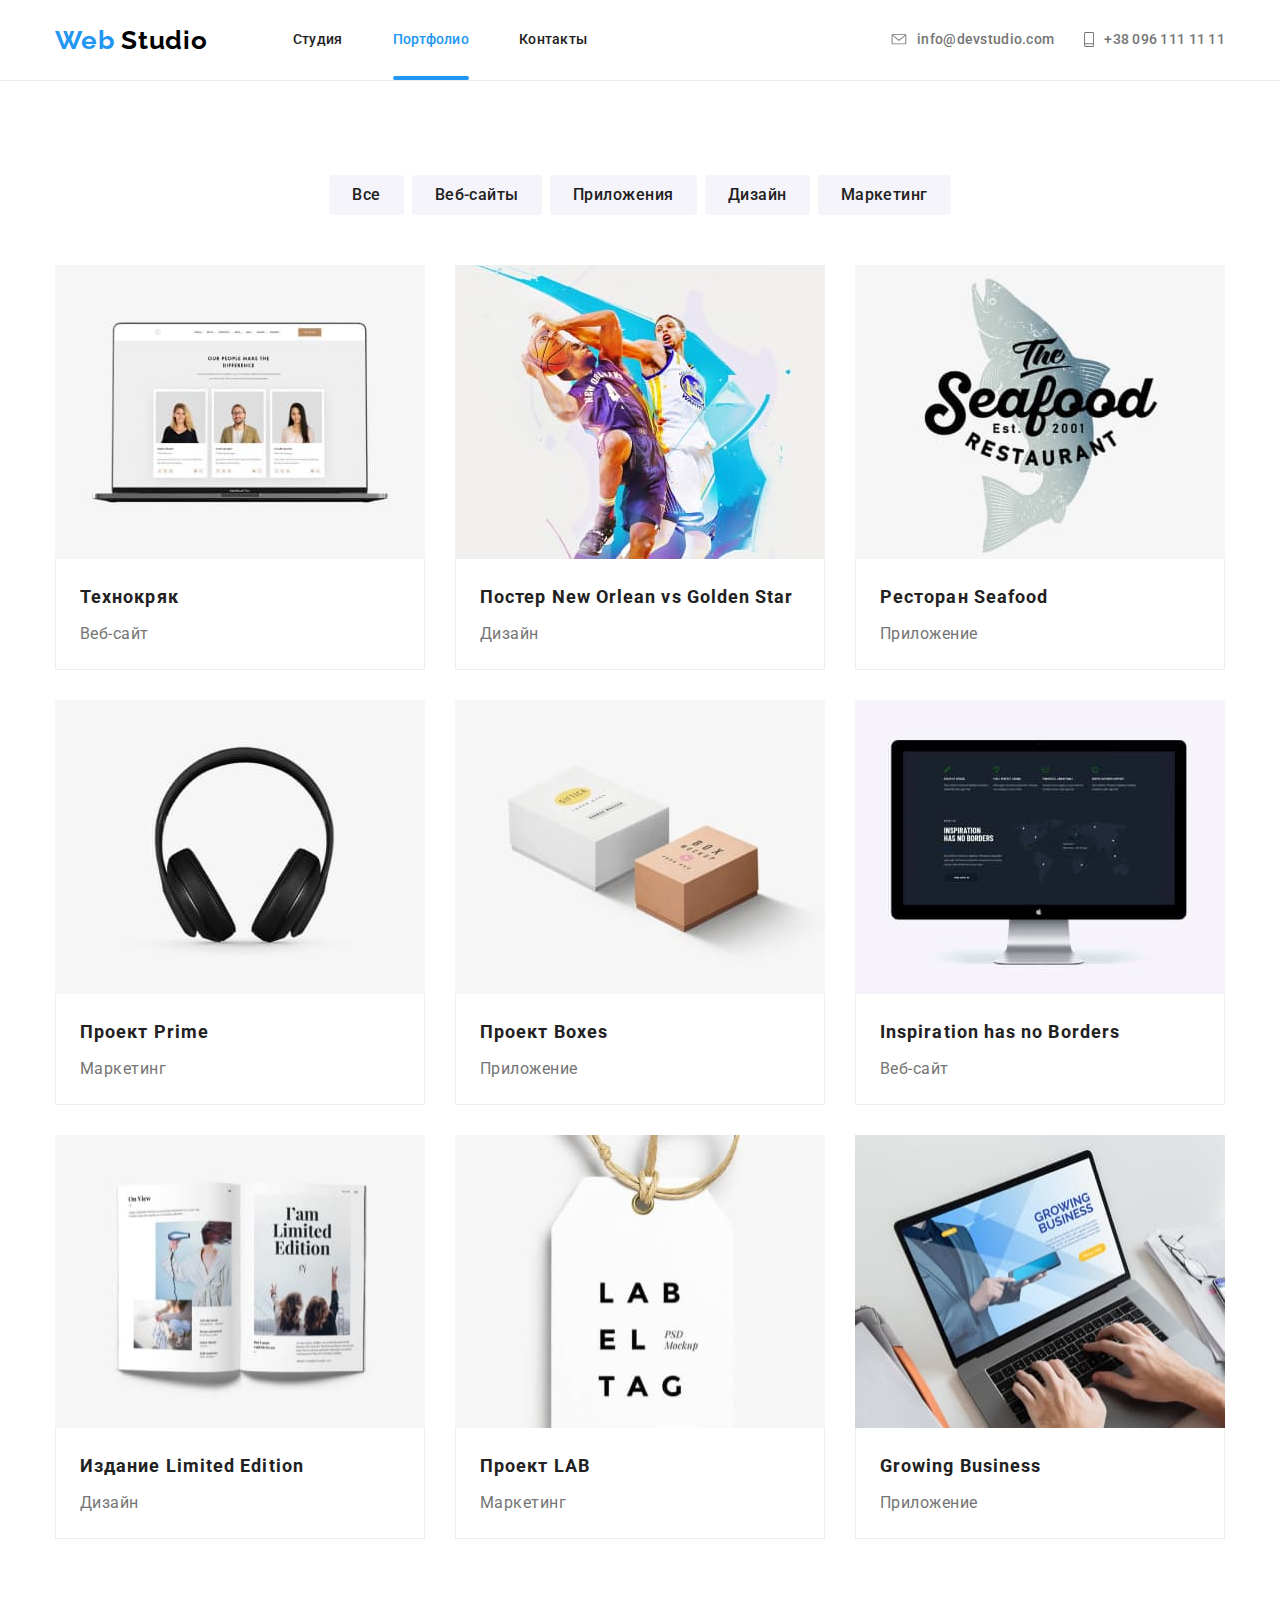
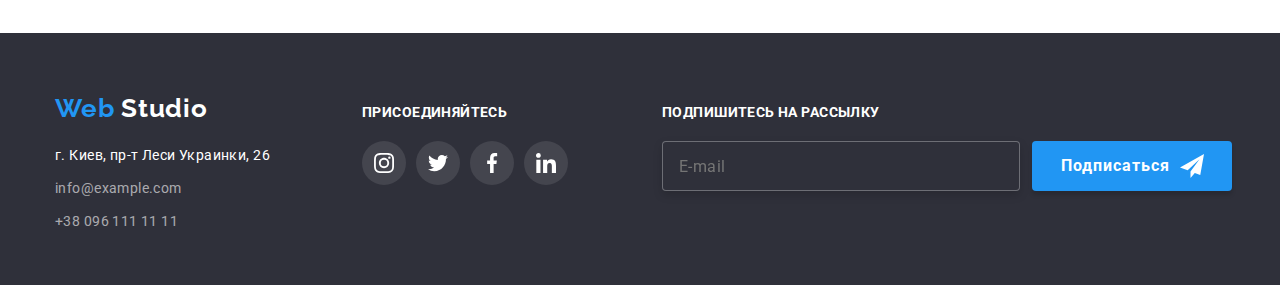
==== portfolio.html @ 4e9f37ee "Перенесено файли попередньої роботи" ====
<!DOCTYPE html>
<html lang="ru">
<head>
    <meta charset="UTF-8">
    <meta name="viewport" content="width=device-width, initial-scale=1.0">
    <title lang="en"> Web Studio </title>
    <link 
       href="https://fonts.googleapis.com/css2?family=Raleway:wght@700&family=Roboto:wght@400;500;700&display=swap" 
       rel="stylesheet">
    <link rel="stylesheet" href="./css/main.min.css">
</head>
<body>
    <!-- ШАПКА САЙТА-->
    <header class="header"> 
        <div class="container">
            <nav class="navigation">
                 <a class="logo link" href="./index.html" aria-label="Логотип"> 
                  <span class="logo-web" lang="en">Web</span> Studio
                 </a> 
                <ul class="navigation-list list">
                 <li class="navigation-list-item">
                    <a class="navigation-list-link link" href="./index.html">Студия</a>
                 </li>
                 <li class="navigation-list-item">
                    <a class="navigation-list-link current link" href="./portfolio.html">Портфолио</a>
                 </li>
                 <li class="navigation-list-item">
                    <a class="navigation-list-link link" href="">Контакты</a>
                 </li>
               </ul>
            </nav>
            <div class="header-address">
             <address class="address list">
                <ul class="address-list list">
                     <li class="address-list-item">
                         <a class="address-list-item-link link" href="mailto:info@devstudio.com">
                            <svg class="icon-envelope-header" width="16" height="11">
                                <use href="./images/sprite.svg#icon-envelope-header"></use>
                            </svg> 
                            info@devstudio.com
                         </a></li>
                         <li class="address-list-item">
                         <a class="address-list-item-link link" href="tel:+380961111111">
                            <svg class="icon-vector-header" width="10" height="15">
                                <use href="./images/sprite.svg#icon-vector-header"></use>
                            </svg> 
                            +38 096 111 11 11
                        </a></li>
                </ul>
                </address>
            </div>
        </div>
    </header>

    <main>
    <!--Портфолио-Примеры работ-->
    <section>
    <div class="galery container">
        <h1 hidden> Примеры работ фильтр </h1>
        <ul class="button-list list">
          <li class="button-list-item">
              <button class="button-filtr" type="button">Все</button></li>
          <li class="button-list-item">
              <button class="button-filtr" type="button">Веб-сайты</button></li>
          <li class="button-list-item">
              <button class="button-filtr" type="button">Приложения</button></li>
          <li class="button-list-item">
              <button class="button-filtr" type="button">Дизайн</button></li>
          <li class="button-list-item">
              <button class="button-filtr" type="button">Маркетинг</button></li>
       </ul>
    
        <ul class="portfolio-galery list">
            <li class="portfolio-galery-list">
                <a class="galery-link link" href="">
                 <div class="portfolio-galery-img">
                    <img class="galery-img" src="./images/portfolio/portfolio-1.jpg" alt="три человека на карточках" width="370" height="294">
                    <p class="overlay-portfolio-text">Технокряк это современная площадка распространения коронавируса. Компании используют эту платформу для цифрового шпионажа и атак на защищённые сервера конкурентов.</p>
                 </div>
                    <div class="portfolio-title-text">
                     <h2 class="portfolio-title">Технокряк</h2>
                     <p class="portfolio-description">Веб-сайт</p>
                 </div>
                </a>
            </li>
            <li class="portfolio-galery-list">
                <a class="galery-link link" href="">
                 <div class="portfolio-galery-img">  
                   <img class="galery-img" src="./images/portfolio/portfolio-2.jpg" alt="два баскетболиста" width="370" height="294">
                   <p class="overlay-portfolio-text">Технокряк это современная площадка распространения коронавируса. Компании используют эту платформу для цифрового шпионажа и атак на защищённые сервера конкурентов.</p>
                 </div>
                   <div class="portfolio-title-text">
                     <h2 class="portfolio-title">Постер <span lang="en">New Orlean vs Golden Star</span></h2>
                     <p class="portfolio-description">Дизайн</p>
                 </div>
               </a>
            </li>
            <li class="portfolio-galery-list">
                <a class="galery-link link" href="">
                 <div class="portfolio-galery-img">
                    <img class="galery-img" src="./images/portfolio/portfolio-3.jpg" alt="рыба" width="370" height="294">
                    <p class="overlay-portfolio-text">Технокряк это современная площадка распространения коронавируса. Компании используют эту платформу для цифрового шпионажа и атак на защищённые сервера конкурентов.</p>
                 </div>
                    <div class="portfolio-title-text">
                     <h2 class="portfolio-title">Ресторан <span lang="en">Seafood</span></h2>
                     <p class="portfolio-description">Приложение</p>
                 </div>
                </a>
            </li>
            <li class="portfolio-galery-list">
                <a class="galery-link link" href="">
                 <div class="portfolio-galery-img">
                    <img class="galery-img" src="./images/portfolio/portfolio-4.jpg" alt="наушники" width="370" height="294">
                    <p class="overlay-portfolio-text">Технокряк это современная площадка распространения коронавируса. Компании используют эту платформу для цифрового шпионажа и атак на защищённые сервера конкурентов.</p>
                 </div>  
                 <div class="portfolio-title-text">
                     <h2 class="portfolio-title">Проект <span lang="en">Prime</span></h2>
                     <p class="portfolio-description">Маркетинг</p>
                 </div>
                </a>
            </li>
            <li class="portfolio-galery-list">
                <a class="galery-link link" href="">
                 <div class="portfolio-galery-img">
                    <img class="galery-img" src="./images/portfolio/portfolio-5.jpg" alt="две коробки" width="370" height="294">
                    <p class="overlay-portfolio-text">Технокряк это современная площадка распространения коронавируса. Компании используют эту платформу для цифрового шпионажа и атак на защищённые сервера конкурентов.</p>
                 </div>
                 <div class="portfolio-title-text">
                     <h2 class="portfolio-title">Проект <span lang="en">Boxes</span></h2>
                     <p class="portfolio-description">Приложение</p>
                 </div>
                </a>
            </li>
            <li class="portfolio-galery-list">
                <a class="galery-link link" href="">
                 <div class="portfolio-galery-img">
                    <img class="galery-img" src="./images/portfolio/portfolio-6.jpg" alt="монитор" width="370" height="294">
                    <p class="overlay-portfolio-text">Технокряк это современная площадка распространения коронавируса. Компании используют эту платформу для цифрового шпионажа и атак на защищённые сервера конкурентов.</p>
                 </div> 
                  <div class="portfolio-title-text">
                     <h2 class="portfolio-title"><span lang="en">Inspiration has no Borders</span></h2>
                     <p class="portfolio-description">Веб-сайт</p>
                 </div>
                </a>
            </li>
            <li class="portfolio-galery-list">
                <a class="galery-link link" href="">
                 <div class="portfolio-galery-img">
                    <img class="galery-img" src="./images/portfolio/portfolio-7.jpg" alt="книжка" width="370" height="294">
                    <p class="overlay-portfolio-text">Технокряк это современная площадка распространения коронавируса. Компании используют эту платформу для цифрового шпионажа и атак на защищённые сервера конкурентов.</p>
                 </div> 
                 <div class="portfolio-title-text">
                     <h2 class="portfolio-title"><span lang="en">Издание Limited Edition</span></h2>
                     <p class="portfolio-description">Дизайн</p>
                 </div>
                </a>
            </li>
            <li class="portfolio-galery-list">
                <a class="galery-link link" href="">
                 <div class="portfolio-galery-img">
                    <img class="galery-img" src="./images/portfolio/portfolio-8.jpg" alt="брелок" width="370" height="294">
                    <p class="overlay-portfolio-text">Технокряк это современная площадка распространения коронавируса. Компании используют эту платформу для цифрового шпионажа и атак на защищённые сервера конкурентов.</p>
                 </div>  
                    <div class="portfolio-title-text">
                      <h2 class="portfolio-title">Проект <span lang="en">LAB</span></h2>
                      <p class="portfolio-description">Маркетинг</p>
                   </div>
                </a>
            </li>
            <li class="portfolio-galery-list">
                <a class="galery-link link" href="">
                 <div class="portfolio-galery-img">
                    <img class="galery-img" src="./images/portfolio/portfolio-9.jpg" alt="ноутбук" width="370" height="294">
                    <p class="overlay-portfolio-text">Технокряк это современная площадка распространения коронавируса. Компании используют эту платформу для цифрового шпионажа и атак на защищённые сервера конкурентов.</p>
                 </div>
                    <div class="portfolio-title-text">
                    <h2 class="portfolio-title"><span lang="en">Growing Business</span></h2>
                    <p class="portfolio-description">Приложение</p>
                 </div>
                </a>
            </li>
        </ul>
    </div>
    </section>
    </main>

     <!--Футер-->
    <footer class="footer">
        <div class="footer-content container">
            <div class="footer-contenta">
                <div class="footer-content-logo">
                    <a class="logo link" href="./index.html" aria-label="Логотип"> 
                      <span class="logo-web" lang="en"> Web</span> Studio 
                    </a> 
                  <address class="address">
                      <ul class="address-list list">
                          <li class="address-list-item">
                              <a class="footer-list-link link" href="https://goo.gl/maps/S5MpqA1Hz2Mmm9eA8" target="_blank">г. Киев, пр-т Леси Украинки, 26</a></li>
                         <li class="address-list-item">
                              <a class="footer-list-linkm link" href="mailto:info@example.com">info@example.com</a></li>
                          <li class="address-list-item">
                        <a class="footer-list-linkm link" href="tel:+380961111111">+38 096 111 11 11</a></li>
                       </ul>
                    </address>
                </div>
            </div>
           <div class="footer-text-social">
               <p class="footer-text">присоединяйтесь</p>
               <ul class="footer-social list">
                   <li class="footer-social-list">
                      <a class="icon-social-list-link" href="" aria-label="иконка инстаграма">
                        <svg class="icon-social-list-footer">
                            <use href="./images/sprite.svg#icon-instagram"></use>
                        </svg>
                      </a>
                   </li>
                   <li class="footer-social-list">
                      <a class="icon-social-list-link" href="" aria-label="иконка твиттера">
                        <svg class="icon-social-list-footer">
                            <use href="./images/sprite.svg#icon-twitter"></use>
                        </svg>
                      </a>
                    </li>
                   <li class="footer-social-list">
                      <a class="icon-social-list-link" href="" aria-label="иконка фейсбука">
                        <svg class="icon-social-list-footer">
                            <use href="./images/sprite.svg#icon-facebook"></use>
                        </svg>
                      </a>
                    </li>
                    <li class="footer-social-list">
                      <a class="icon-social-list-link" href="" aria-label="иконка линкедина">
                        <svg class="icon-social-list-footer">
                            <use href="./images/sprite.svg#icon-linkedin"></use>
                        </svg>
                      </a>
                  </li>
              </ul>
            </div>
            <div class="podpiska">
                <form action="" class="podpiska-form">
                  <p class="footer-podpiska footer-text">Подпишитесь на рассылку</p>
                  <div class="footer-podpiska-form">
                      <input type="email" class="input-email" name="subscription-mail" placeholder="E-mail"/>
                       <button class="subscribe-button" type="submit">
                           Подписаться
                          <svg class="icon-subscribe-button-footer">
                          <use href="./images/sprite.svg#icon-telegram"></use>
                          </svg>
                        </button>
                   </div>
                </form>
             </div>
        </div>
    </footer>
</body>
</html>
---- css/main.min.css ----
/*! normalize.css v8.0.1 | MIT License | github.com/necolas/normalize.css */html{line-height:1.15;-webkit-text-size-adjust:100%}body{margin:0}main{display:block}h1{font-size:2em;margin:0.67em 0}hr{box-sizing:content-box;height:0;overflow:visible}pre{font-family:monospace, monospace;font-size:1em}a{background-color:transparent}abbr[title]{border-bottom:none;text-decoration:underline;text-decoration:underline dotted}b,strong{font-weight:bolder}code,kbd,samp{font-family:monospace, monospace;font-size:1em}small{font-size:80%}sub,sup{font-size:75%;line-height:0;position:relative;vertical-align:baseline}sub{bottom:-0.25em}sup{top:-0.5em}img{border-style:none}button,input,optgroup,select,textarea{font-family:inherit;font-size:100%;line-height:1.15;margin:0}button,input{overflow:visible}button,select{text-transform:none}button,[type="button"],[type="reset"],[type="submit"]{-webkit-appearance:button}button::-moz-focus-inner,[type="button"]::-moz-focus-inner,[type="reset"]::-moz-focus-inner,[type="submit"]::-moz-focus-inner{border-style:none;padding:0}button:-moz-focusring,[type="button"]:-moz-focusring,[type="reset"]:-moz-focusring,[type="submit"]:-moz-focusring{outline:1px dotted ButtonText}fieldset{padding:0.35em 0.75em 0.625em}legend{box-sizing:border-box;color:inherit;display:table;max-width:100%;padding:0;white-space:normal}progress{vertical-align:baseline}textarea{overflow:auto}[type="checkbox"],[type="radio"]{box-sizing:border-box;padding:0}[type="number"]::-webkit-inner-spin-button,[type="number"]::-webkit-outer-spin-button{height:auto}[type="search"]{-webkit-appearance:textfield;outline-offset:-2px}[type="search"]::-webkit-search-decoration{-webkit-appearance:none}::-webkit-file-upload-button{-webkit-appearance:button;font:inherit}details{display:block}summary{display:list-item}template{display:none}[hidden]{display:none}.logo,.logo-web{font-family:"Raleway",sans-serif;font-style:normal;font-weight:700;font-size:26px;line-height:1.19;letter-spacing:0.03em}.header .address-list-item,.navigation-list-link{font-weight:500;font-style:normal;font-size:14px;line-height:1.14;letter-spacing:0.02em}html{box-sizing:border-box}*,*::before,*::after{box-sizing:inherit;margin:0;padding:0}body{background-color:#fff;font-family:"Roboto",sans-serif;font-size:14px;color:#212121}h1{margin:0}img{display:block}.link{text-decoration:none;display:block}.list{list-style:none}.container{width:1200px;padding-left:15px;padding-right:15px;margin-left:auto;margin-right:auto}.section{padding-top:94px;padding-bottom:94px}.section-title{font-weight:700;font-size:36px;line-height:1.16;text-align:center;letter-spacing:0.03em;color:#212121;margin-bottom:50px}.backdrop{position:fixed;top:0;left:0;width:100%;height:100%;background-color:rgba(0,0,0,0.2)}.backdrop.is-hidden{opacity:0;pointer-events:none}.modal-form{position:absolute;top:50%;left:50%;transform:translate(-50%, -50%);height:581px;width:528px;padding:40px;background-color:#fff;box-shadow:0px 1px 3px rgba(0,0,0,0.12),0px 1px 1px rgba(0,0,0,0.14),0px 2px 1px rgba(0,0,0,0.2);border-radius:4px;transition:transform 250ms cubic-bezier(0.4, 0, 0.2, 1)}.modal-form-title{margin-bottom:30px;font-size:20px;line-height:1.15;text-align:center;letter-spacing:0.03em}.modal-form-input-wrapper{position:relative}.modal-form-input{width:448px;height:40px;padding-left:42px;border:1px solid rgba(33,33,33,0.2);border-radius:4px;cursor:pointer;margin-bottom:28px;outline:transparent;transition:border 250ms cubic-bezier(0.4, 0, 0.2, 1)}.modal-form-label{position:absolute;top:12px;left:42px;color:#757575;transition:transform 250ms cubic-bezier(0.4, 0, 0.2, 1),color 250ms cubic-bezier(0.4, 0, 0.2, 1),font-size 250ms cubic-bezier(0.4, 0, 0.2, 1),line-height 250ms cubic-bezier(0.4, 0, 0.2, 1)}.modal-form-input:focus+.modal-form-label,.modal-form-input:not(:placeholder-shown)+.modal-form-label{transform:translate(-30px, -30px);color:#2196F3;font-size:12px;line-height:1.17}.icon-form-modal{position:absolute;top:11px;left:16px;transition:fill 250ms cubic-bezier(0.4, 0, 0.2, 1)}.modal-form-input:focus ~ .icon-form-modal{fill:#2196F3}.modal-form-textarea{width:448px;height:120px;border:1px solid rgba(33,33,33,0.2);border-radius:4px;cursor:pointer;margin-bottom:20px;padding:12px 16px;outline:transparent;transition:border 250ms cubic-bezier(0.4, 0, 0.2, 1)}.modal-form-label-textarea{position:absolute;top:12px;left:16px;color:#757575;transition:transform 250ms cubic-bezier(0.4, 0, 0.2, 1),color 250ms cubic-bezier(0.4, 0, 0.2, 1),font-size 250ms cubic-bezier(0.4, 0, 0.2, 1),line-height 250ms cubic-bezier(0.4, 0, 0.2, 1)}.modal-form-textarea:focus+.modal-form-label-textarea,.modal-form-textarea:not(:placeholder-shown)+.modal-form-label-textarea{transform:translate(-5px, -30px);color:#2196F3;font-size:12px;line-height:1.17}.modal-form-input:focus,.modal-form-textarea:focus{border:1px solid #2196F3}.modal-close{display:flex;justify-content:center;align-items:center;position:absolute;top:8px;right:8px;width:30px;height:30px;border:1px solid rgba(0,0,0,0.1);background:#ffffff;border-radius:50%;cursor:pointer}.modal-close:hover .icon-but-close{fill:#2196F3;transition:fill 250ms cubic-bezier(0.4, 0, 0.2, 1)}.modal-form-option-label{display:flex;align-items:center;margin-bottom:30px;padding-left:11px}.modal-form-option-span{font-size:14px;color:#757575;line-height:1.71;letter-spacing:0.03em}.modal-form-option-span a{color:#2196F3}.modal-form-checbox{position:absolute;width:1px;height:1px;margin:-1px;border:0;padding:0;clip:rect(0 0 0 0);overflow:hidden}.checkbox{display:flex}.modal-form-custom-checkbox{display:inline-block;width:15px;height:15px;margin-right:8px;border:2px solid #212121;border-radius:2px}.modal-form-checbox:checked+.modal-form-custom-checkbox{background-color:#2196F3;border-color:#2196F3;background-image:url("../images/vector.svg")}.form-button{display:flex;align-items:center;width:200px;height:50px;padding:10px 55px;margin-left:auto;margin-right:auto;background-color:#2196F3;font-weight:700;font-size:16px;line-height:1.87;letter-spacing:0.06em;color:#fff;box-shadow:0px 4px 4px rgba(0,0,0,0.15);border:transparent;border-radius:4px;cursor:pointer}.header{border-bottom:1px solid #ECECEC}.header .container{display:flex;align-items:center;justify-content:space-between}.header .address-list{display:flex}.header .address-list-item{display:flex;padding-top:32px;padding-bottom:32px;color:#757575}.header .address-list-item:not(:last-child){margin-right:30px}.logo{margin-right:85px;color:#000000}.logo-web{color:#2196F3}.navigation{display:flex;align-items:center}.navigation-list{display:flex}.navigation-list-item:not(:last-child){margin-right:50px}.navigation-list-link{padding-top:32px;padding-bottom:32px;color:#212121;transition:color 250ms cubic-bezier(0.4, 0, 0.2, 1)}.navigation-list-link:hover,.navigation-list-link:focus{color:#2196F3;fill:#2196F3}.current{position:relative;color:#2196F3}.current::after{position:absolute;bottom:0;content:"";display:block;width:100%;height:4px;background-color:#2196F3;border-radius:2px}.address-list-item-link{color:#757575;align-items:center;display:flex;transition:color 250ms cubic-bezier(0.4, 0, 0.2, 1)}.address-list-item-link:hover,.address-list-item-link:focus{color:#2196F3;fill:#2196F3}.address-list-item-link:hover .icon-envelope-header,.address-list-item-link:focus .icon-envelope-header,.address-list-item-link:hover .icon-vector-header,.address-list-item-link:focus .icon-vector-header{color:#2196F3;fill:#2196F3}.icon-envelope-header{margin-right:10px;fill:#757575}.icon-vector-header{margin-right:10px;fill:#757575}.hero{padding-top:200px;padding-bottom:200px;max-width:1600px;height:600px;margin-left:auto;margin-right:auto;background-image:linear-gradient(to right, rgba(47,48,58,0.8), rgba(47,48,58,0.8)),url("../images/header-img-opt.jpg");background-repeat:no-repeat;background-position:center;background-size:cover}.hero-title{margin-bottom:30px;font-style:normal;font-weight:900;font-size:44px;line-height:1.36;text-align:center;letter-spacing:0.06em;text-transform:uppercase;color:#fff}.hero-button{display:block;margin-left:auto;margin-right:auto;padding:10px 32px;cursor:pointer;font-weight:700;font-size:16px;line-height:1.86;align-items:center;text-align:center;letter-spacing:0.06em;color:#fff;background-color:#2196F3;border-radius:4px;border:1px solid transparent}.us-list{display:flex;justify-content:space-between}.us-list-item{width:270px}.us-list-item:not(:last-child){margin-right:30px}.us-list-icon{display:flex;height:120px;border-radius:4px;justify-content:center;align-items:center;background-color:#F5F4FA;margin-bottom:30px}.us-list-icon-svg{width:70px;height:70px}.description{font-weight:700;font-size:14px;line-height:1.14;letter-spacing:0.03em;text-transform:uppercase;color:#212121;margin-bottom:10px}.text{font-weight:400;font-size:14px;line-height:1.71;letter-spacing:0.03em;color:#757575}.what{padding-bottom:94px}.we-do{display:flex;justify-content:space-between}.we-title{position:relative}.we-title:not(:last-child){margin-right:30px;position:relative}.text-title{font-weight:700;font-size:14px;line-height:1.14;text-align:center;letter-spacing:0.03em;text-transform:uppercase;color:#fff;background-color:rgba(47,48,58,0.8);padding-top:27px;padding-bottom:27px;position:absolute;bottom:0;left:0;width:100%}.comand{background:#F5F4FA}.comand-list{display:flex;justify-content:space-between}.comand-list-item{width:270px;height:422px;background:#fff;box-shadow:0px 2px 1px rgba(0,0,0,0.2),0px 1px 1px rgba(0,0,0,0.14),0px 1px 3px rgba(0,0,0,0.12);border-radius:0px 0px 4px 4px}.comand-list-item:not(:last-child){margin-right:30px}.comand-list-item-img{margin-bottom:30px}.team-title{font-weight:500;font-size:16px;line-height:1.19;text-align:center;letter-spacing:0.03em;color:#212121;margin-bottom:10px}.team-text{font-weight:400;font-size:16px;line-height:1.19;text-align:center;letter-spacing:0.03em;color:#757575;margin-bottom:16px}.social{display:flex;justify-content:space-between;max-width:206px;margin-left:auto;margin-right:auto}.social-list-item:not(:last-child){margin-right:10px}.social-list-item-link{display:flex;justify-content:center;align-items:center;width:44px;height:44px;border-radius:50%;background-color:#fff;background-position:center;background-repeat:no-repeat;transition:background-color 250ms cubic-bezier(0.4, 0, 0.2, 1)}.social-list-item-link:hover,.social-list-item-link:focus{background-color:#2196F3}.icon-social-list-item{width:20px;height:20px;fill:#afb1b8;transition:fill 250ms cubic-bezier(0.4, 0, 0.2, 1)}.icon-social-list-link:hover,.icon-social-list-link:focus{background-color:#2196F3}.social-list-item-link:hover .icon-social-list-item{fill:#fff}.client-list{display:flex;justify-content:space-between}.client-list-item:not(:last-child){margin-right:30px}.client-link{display:flex;width:170px;height:90px;border:1px solid #afb1b8;border-radius:4px;justify-content:center;align-items:center;fill:#afb1b8;transition:fill 250ms cubic-bezier(0.4, 0, 0.2, 1),border-color 250ms cubic-bezier(0.4, 0, 0.2, 1)}.client-link:hover{border-color:#2196F3;fill:#2196F3}.footer{background:#2F303A;height:252px}.footer .logo{color:#fff;width:153px;margin-bottom:20px}.footer .address-list-item:not(:last-child){margin-bottom:9px}.footer-content{display:flex}.footer-contenta{padding-top:60px;padding-bottom:60px;margin-right:69px}.footer-text-social{padding-top:72px;padding-bottom:100px}.footer-list-link{font-style:normal;font-weight:400;font-size:14px;line-height:1.71;letter-spacing:0.03em;color:#fff}.footer-list-linkm{font-style:normal;font-weight:400;font-size:14px;line-height:1.71;letter-spacing:0.03em;color:rgba(255,255,255,0.6)}.footer-text{font-weight:700;font-size:14px;line-height:1.14;letter-spacing:0.03em;text-transform:uppercase;color:#fff;margin-bottom:20px}.footer-social{display:flex;justify-content:space-between;max-width:206px;margin-left:auto;margin-right:auto}.footer-social-list:not(:last-child){margin-right:10px}.icon-social-list-link{display:flex;justify-content:center;align-items:center;width:44px;height:44px;border-radius:50%;background-color:rgba(255,255,255,0.1);background-position:center;background-repeat:no-repeat}.icon-social-list-footer{width:20px;height:20px;fill:#fff}.podpiska{padding-top:72px;padding-bottom:94px}.footer-podpiska-form{display:flex}.footer-text-social{margin-right:94px}.input-email{width:358px;height:50px;margin-right:12px;padding-left:16px;font-size:16px;line-height:1.25;letter-spacing:0.03em;color:rgba(255,255,255,0.6);background:#2F303A;border:1px solid rgba(255,255,255,0.3);filter:drop-shadow(0px 4px 4px rgba(0,0,0,0.15));border-radius:4px}.icon-subscribe-button-footer{width:24px;height:24px;margin-left:10px;fill:#fff}.subscribe-button{display:flex;align-items:center;width:200px;height:50px;padding-left:29px;padding-right:28px;padding-top:10px;padding-bottom:10px;font-family:"Roboto",sans-serif;font-weight:700;font-size:16px;line-height:1.88;letter-spacing:0.06em;cursor:pointer;color:#fff;background-color:#2196F3;box-shadow:0px 4px 4px rgba(0,0,0,0.15);border-radius:4px;border:none}.button-list{display:flex;justify-content:center;padding-bottom:50px;padding-top:94px}.button-filtr{font-weight:500;font-size:16px;line-height:1.63;text-align:center;letter-spacing:0.03em;color:#212121;padding:6px 22px;background:#F5F4FA;border-radius:4px;border:1px solid transparent;cursor:pointer;transition:background-color 250ms cubic-bezier(0.4, 0, 0.2, 1),color 250ms cubic-bezier(0.4, 0, 0.2, 1),box-shadow 250ms cubic-bezier(0.4, 0, 0.2, 1)}.button-filtr:hover,.button-filtr:focus{color:#fff;background-color:#2196F3;box-shadow:0px 3px 1px rgba(0,0,0,0.1),0px 1px 2px rgba(0,0,0,0.08),0px 2px 2px rgba(0,0,0,0.12)}.button-list-item:not(:last-child){margin-right:8px}.portfolio-title{font-weight:700;font-size:18px;line-height:2;letter-spacing:0.06em;color:#212121}.portfolio-description{font-weight:400;font-size:16px;line-height:1.86;letter-spacing:0.03em;color:#757575}.portfolio-galery{display:flex;flex-wrap:wrap}.portfolio-galery-list{width:calc((100% - 60px) / 3);margin-right:30px;margin-bottom:30px;background:#fff;box-sizing:border-box;transition:box-shadow 250ms cubic-bezier(0.4, 0, 0.2, 1)}.portfolio-galery-list:nth-child(3n){margin-right:0}.portfolio-galery-list:nth-last-child(-n+3){margin-bottom:0}.portfolio-galery-list:hover,.portfolio-galery-list:focus{box-shadow:1px 4px 6px rgba(0,0,0,0.16),0px 4px 4px rgba(0,0,0,0.06),0px 1px 1px rgba(0,0,0,0.12)}.galery{padding-bottom:94px}.galery-img{display:block;max-width:100%;height:auto}.overlay-portfolio-text{font-weight:400;font-size:18px;line-height:1.56;letter-spacing:0.03em;color:#fff;background:rgba(33,150,243,0.9);padding:63px 24px;position:absolute;top:0;right:0;width:100%;height:100%;transform:translateY(100%);transition:transform 250ms cubic-bezier(0.4, 0, 0.2, 1)}.portfolio-galery-img{position:relative;overflow:hidden}.portfolio-galery-list:hover .overlay-portfolio-text{transform:translateY(0)}.portfolio-title{margin-bottom:4px}.portfolio-title-text{padding:20px 24px;border-right:1px solid #eeeeee;border-left:1px solid #eeeeee;border-bottom:1px solid #eeeeee}
/*# sourceMappingURL=main.min.css.map */
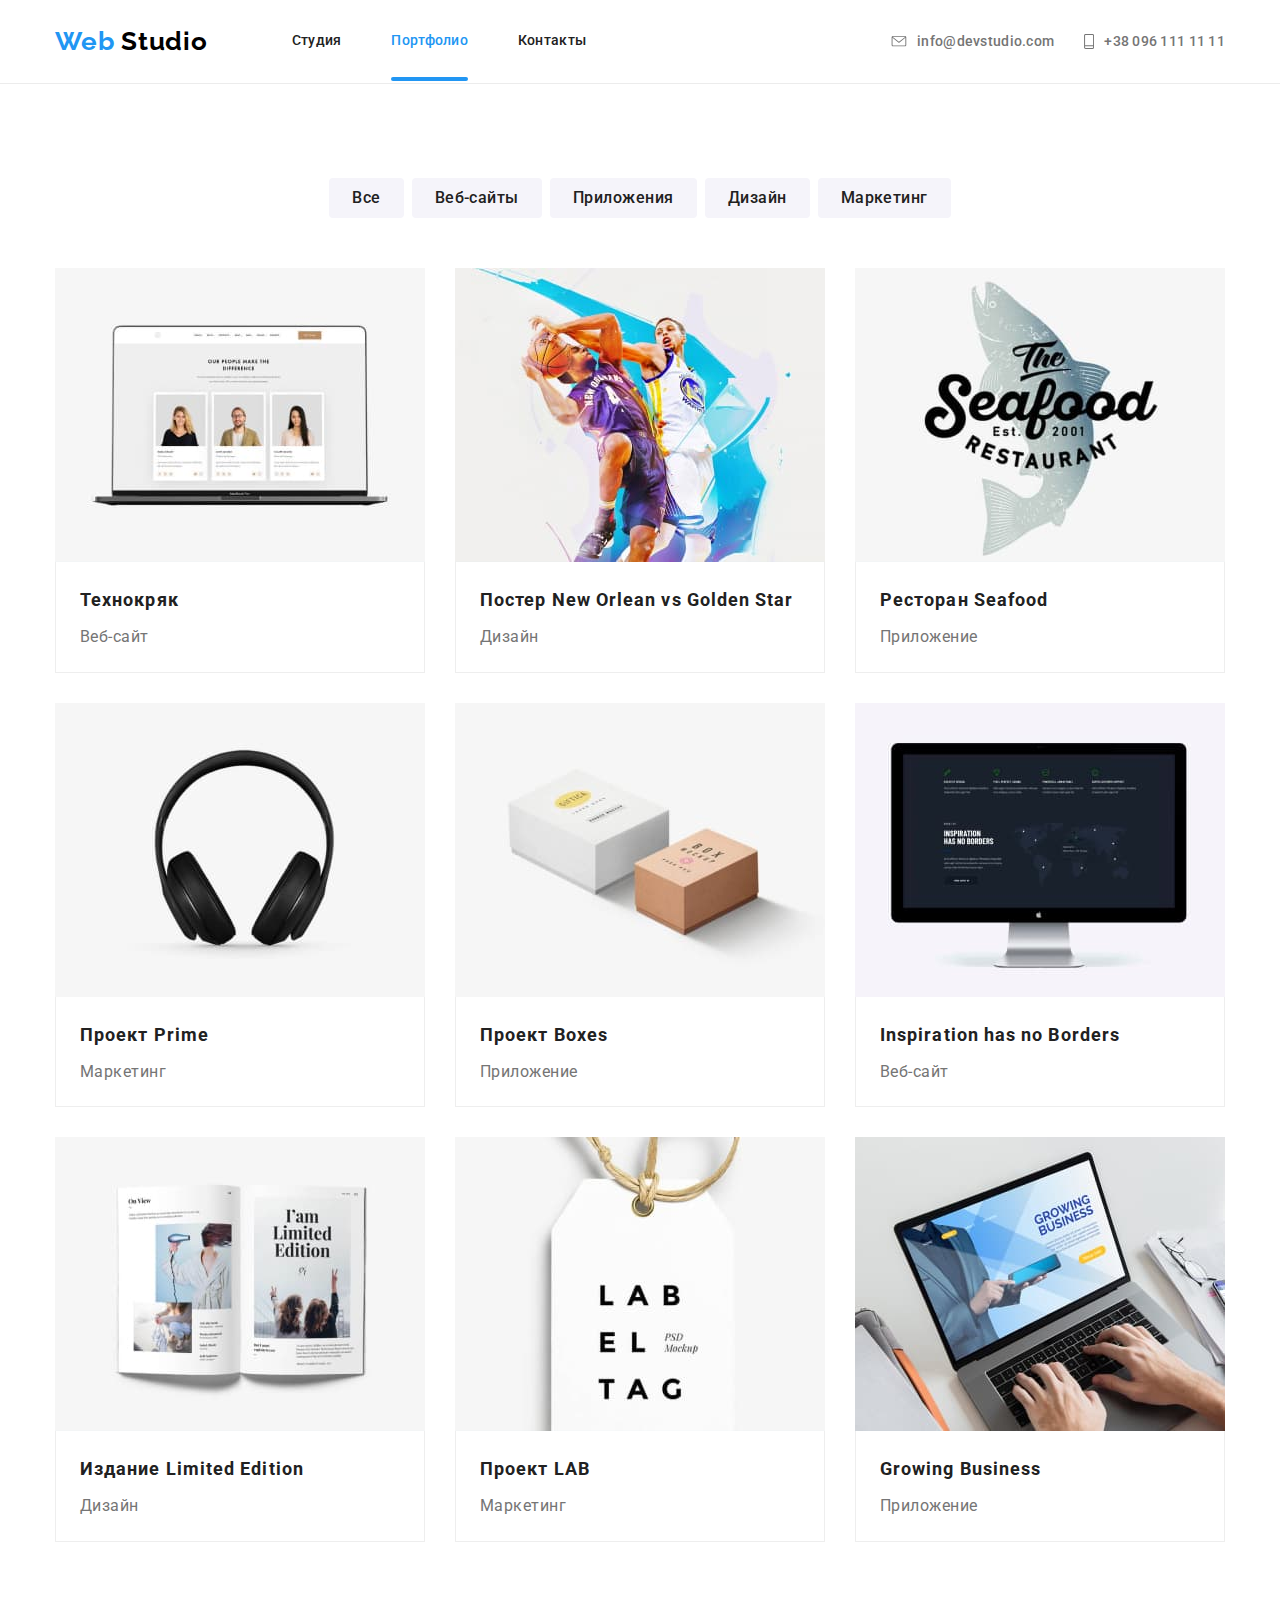
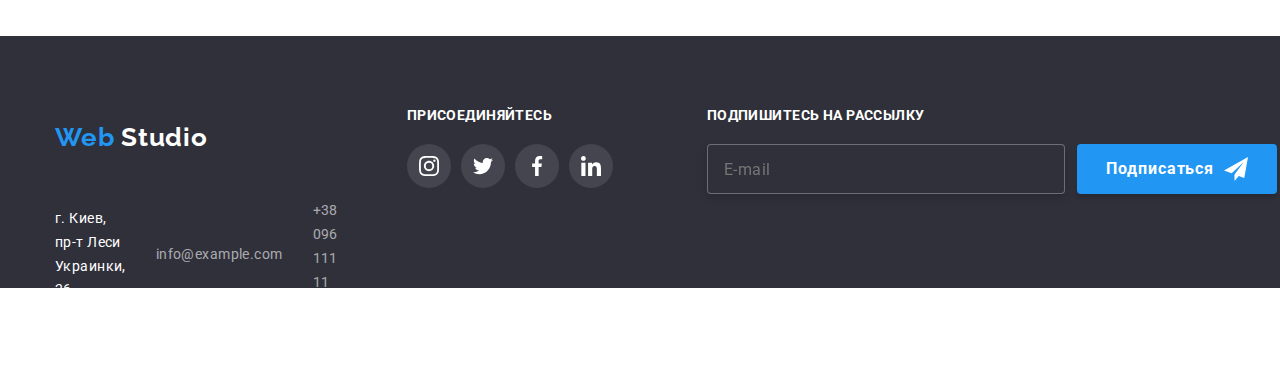
==== commit 93f836ff: "Адаптивна верстка Хедер на сторінці Портфоліо" ====
--- a/portfolio.html
+++ b/portfolio.html
@@ -13,13 +13,20 @@
     <!-- ШАПКА САЙТА-->
     <header class="header"> 
         <div class="container">
-            <nav class="navigation">
-                 <a class="logo link" href="./index.html" aria-label="Логотип"> 
-                  <span class="logo-web" lang="en">Web</span> Studio
-                 </a> 
+            <a class="logo link" href="./index.html" aria-label="Логотип"> 
+                <span class="logo-web" lang="en">Web</span> Studio
+            </a> 
+            <button type="button" class="menu-btn" aria-expanded="false" aria-controls="menu-wrapper" data-menu-button>
+               <svg width="40" height="40">
+                 <use class="icon-menu" href="./images/sprite.svg#icon-menu"></use>
+                 <use class="icon-close" href="./images/sprite.svg#icon-close-menu"></use>
+               </svg> 
+            </button>
+           <div class="menu-wrapper" data-menu>
+             <nav class="navigation">
                 <ul class="navigation-list list">
-                 <li class="navigation-list-item">
-                    <a class="navigation-list-link link" href="./index.html">Студия</a>
+                 <li class="navigation-list-item ">
+                    <a class="navigation-list-link  link" href="./index.html">Студия</a>
                  </li>
                  <li class="navigation-list-item">
                     <a class="navigation-list-link current link" href="./portfolio.html">Портфолио</a>
@@ -28,8 +35,8 @@
                     <a class="navigation-list-link link" href="">Контакты</a>
                  </li>
                </ul>
-            </nav>
-            <div class="header-address">
+             </nav>
+             <div class="header-address">
              <address class="address list">
                 <ul class="address-list list">
                      <li class="address-list-item">
@@ -48,6 +55,7 @@
                         </a></li>
                 </ul>
                 </address>
+              </div>
             </div>
         </div>
     </header>
--- a/css/main.min.css
+++ b/css/main.min.css
@@ -1,2 +1,2 @@
-/*! normalize.css v8.0.1 | MIT License | github.com/necolas/normalize.css */html{line-height:1.15;-webkit-text-size-adjust:100%}body{margin:0}main{display:block}h1{font-size:2em;margin:0.67em 0}hr{box-sizing:content-box;height:0;overflow:visible}pre{font-family:monospace, monospace;font-size:1em}a{background-color:transparent}abbr[title]{border-bottom:none;text-decoration:underline;text-decoration:underline dotted}b,strong{font-weight:bolder}code,kbd,samp{font-family:monospace, monospace;font-size:1em}small{font-size:80%}sub,sup{font-size:75%;line-height:0;position:relative;vertical-align:baseline}sub{bottom:-0.25em}sup{top:-0.5em}img{border-style:none}button,input,optgroup,select,textarea{font-family:inherit;font-size:100%;line-height:1.15;margin:0}button,input{overflow:visible}button,select{text-transform:none}button,[type="button"],[type="reset"],[type="submit"]{-webkit-appearance:button}button::-moz-focus-inner,[type="button"]::-moz-focus-inner,[type="reset"]::-moz-focus-inner,[type="submit"]::-moz-focus-inner{border-style:none;padding:0}button:-moz-focusring,[type="button"]:-moz-focusring,[type="reset"]:-moz-focusring,[type="submit"]:-moz-focusring{outline:1px dotted ButtonText}fieldset{padding:0.35em 0.75em 0.625em}legend{box-sizing:border-box;color:inherit;display:table;max-width:100%;padding:0;white-space:normal}progress{vertical-align:baseline}textarea{overflow:auto}[type="checkbox"],[type="radio"]{box-sizing:border-box;padding:0}[type="number"]::-webkit-inner-spin-button,[type="number"]::-webkit-outer-spin-button{height:auto}[type="search"]{-webkit-appearance:textfield;outline-offset:-2px}[type="search"]::-webkit-search-decoration{-webkit-appearance:none}::-webkit-file-upload-button{-webkit-appearance:button;font:inherit}details{display:block}summary{display:list-item}template{display:none}[hidden]{display:none}.logo,.logo-web{font-family:"Raleway",sans-serif;font-style:normal;font-weight:700;font-size:26px;line-height:1.19;letter-spacing:0.03em}.header .address-list-item,.navigation-list-link{font-weight:500;font-style:normal;font-size:14px;line-height:1.14;letter-spacing:0.02em}html{box-sizing:border-box}*,*::before,*::after{box-sizing:inherit;margin:0;padding:0}body{background-color:#fff;font-family:"Roboto",sans-serif;font-size:14px;color:#212121}h1{margin:0}img{display:block}.link{text-decoration:none;display:block}.list{list-style:none}.container{width:1200px;padding-left:15px;padding-right:15px;margin-left:auto;margin-right:auto}.section{padding-top:94px;padding-bottom:94px}.section-title{font-weight:700;font-size:36px;line-height:1.16;text-align:center;letter-spacing:0.03em;color:#212121;margin-bottom:50px}.backdrop{position:fixed;top:0;left:0;width:100%;height:100%;background-color:rgba(0,0,0,0.2)}.backdrop.is-hidden{opacity:0;pointer-events:none}.modal-form{position:absolute;top:50%;left:50%;transform:translate(-50%, -50%);height:581px;width:528px;padding:40px;background-color:#fff;box-shadow:0px 1px 3px rgba(0,0,0,0.12),0px 1px 1px rgba(0,0,0,0.14),0px 2px 1px rgba(0,0,0,0.2);border-radius:4px;transition:transform 250ms cubic-bezier(0.4, 0, 0.2, 1)}.modal-form-title{margin-bottom:30px;font-size:20px;line-height:1.15;text-align:center;letter-spacing:0.03em}.modal-form-input-wrapper{position:relative}.modal-form-input{width:448px;height:40px;padding-left:42px;border:1px solid rgba(33,33,33,0.2);border-radius:4px;cursor:pointer;margin-bottom:28px;outline:transparent;transition:border 250ms cubic-bezier(0.4, 0, 0.2, 1)}.modal-form-label{position:absolute;top:12px;left:42px;color:#757575;transition:transform 250ms cubic-bezier(0.4, 0, 0.2, 1),color 250ms cubic-bezier(0.4, 0, 0.2, 1),font-size 250ms cubic-bezier(0.4, 0, 0.2, 1),line-height 250ms cubic-bezier(0.4, 0, 0.2, 1)}.modal-form-input:focus+.modal-form-label,.modal-form-input:not(:placeholder-shown)+.modal-form-label{transform:translate(-30px, -30px);color:#2196F3;font-size:12px;line-height:1.17}.icon-form-modal{position:absolute;top:11px;left:16px;transition:fill 250ms cubic-bezier(0.4, 0, 0.2, 1)}.modal-form-input:focus ~ .icon-form-modal{fill:#2196F3}.modal-form-textarea{width:448px;height:120px;border:1px solid rgba(33,33,33,0.2);border-radius:4px;cursor:pointer;margin-bottom:20px;padding:12px 16px;outline:transparent;transition:border 250ms cubic-bezier(0.4, 0, 0.2, 1)}.modal-form-label-textarea{position:absolute;top:12px;left:16px;color:#757575;transition:transform 250ms cubic-bezier(0.4, 0, 0.2, 1),color 250ms cubic-bezier(0.4, 0, 0.2, 1),font-size 250ms cubic-bezier(0.4, 0, 0.2, 1),line-height 250ms cubic-bezier(0.4, 0, 0.2, 1)}.modal-form-textarea:focus+.modal-form-label-textarea,.modal-form-textarea:not(:placeholder-shown)+.modal-form-label-textarea{transform:translate(-5px, -30px);color:#2196F3;font-size:12px;line-height:1.17}.modal-form-input:focus,.modal-form-textarea:focus{border:1px solid #2196F3}.modal-close{display:flex;justify-content:center;align-items:center;position:absolute;top:8px;right:8px;width:30px;height:30px;border:1px solid rgba(0,0,0,0.1);background:#ffffff;border-radius:50%;cursor:pointer}.modal-close:hover .icon-but-close{fill:#2196F3;transition:fill 250ms cubic-bezier(0.4, 0, 0.2, 1)}.modal-form-option-label{display:flex;align-items:center;margin-bottom:30px;padding-left:11px}.modal-form-option-span{font-size:14px;color:#757575;line-height:1.71;letter-spacing:0.03em}.modal-form-option-span a{color:#2196F3}.modal-form-checbox{position:absolute;width:1px;height:1px;margin:-1px;border:0;padding:0;clip:rect(0 0 0 0);overflow:hidden}.checkbox{display:flex}.modal-form-custom-checkbox{display:inline-block;width:15px;height:15px;margin-right:8px;border:2px solid #212121;border-radius:2px}.modal-form-checbox:checked+.modal-form-custom-checkbox{background-color:#2196F3;border-color:#2196F3;background-image:url("../images/vector.svg")}.form-button{display:flex;align-items:center;width:200px;height:50px;padding:10px 55px;margin-left:auto;margin-right:auto;background-color:#2196F3;font-weight:700;font-size:16px;line-height:1.87;letter-spacing:0.06em;color:#fff;box-shadow:0px 4px 4px rgba(0,0,0,0.15);border:transparent;border-radius:4px;cursor:pointer}.header{border-bottom:1px solid #ECECEC}.header .container{display:flex;align-items:center;justify-content:space-between}.header .address-list{display:flex}.header .address-list-item{display:flex;padding-top:32px;padding-bottom:32px;color:#757575}.header .address-list-item:not(:last-child){margin-right:30px}.logo{margin-right:85px;color:#000000}.logo-web{color:#2196F3}.navigation{display:flex;align-items:center}.navigation-list{display:flex}.navigation-list-item:not(:last-child){margin-right:50px}.navigation-list-link{padding-top:32px;padding-bottom:32px;color:#212121;transition:color 250ms cubic-bezier(0.4, 0, 0.2, 1)}.navigation-list-link:hover,.navigation-list-link:focus{color:#2196F3;fill:#2196F3}.current{position:relative;color:#2196F3}.current::after{position:absolute;bottom:0;content:"";display:block;width:100%;height:4px;background-color:#2196F3;border-radius:2px}.address-list-item-link{color:#757575;align-items:center;display:flex;transition:color 250ms cubic-bezier(0.4, 0, 0.2, 1)}.address-list-item-link:hover,.address-list-item-link:focus{color:#2196F3;fill:#2196F3}.address-list-item-link:hover .icon-envelope-header,.address-list-item-link:focus .icon-envelope-header,.address-list-item-link:hover .icon-vector-header,.address-list-item-link:focus .icon-vector-header{color:#2196F3;fill:#2196F3}.icon-envelope-header{margin-right:10px;fill:#757575}.icon-vector-header{margin-right:10px;fill:#757575}.hero{padding-top:200px;padding-bottom:200px;max-width:1600px;height:600px;margin-left:auto;margin-right:auto;background-image:linear-gradient(to right, rgba(47,48,58,0.8), rgba(47,48,58,0.8)),url("../images/header-img-opt.jpg");background-repeat:no-repeat;background-position:center;background-size:cover}.hero-title{margin-bottom:30px;font-style:normal;font-weight:900;font-size:44px;line-height:1.36;text-align:center;letter-spacing:0.06em;text-transform:uppercase;color:#fff}.hero-button{display:block;margin-left:auto;margin-right:auto;padding:10px 32px;cursor:pointer;font-weight:700;font-size:16px;line-height:1.86;align-items:center;text-align:center;letter-spacing:0.06em;color:#fff;background-color:#2196F3;border-radius:4px;border:1px solid transparent}.us-list{display:flex;justify-content:space-between}.us-list-item{width:270px}.us-list-item:not(:last-child){margin-right:30px}.us-list-icon{display:flex;height:120px;border-radius:4px;justify-content:center;align-items:center;background-color:#F5F4FA;margin-bottom:30px}.us-list-icon-svg{width:70px;height:70px}.description{font-weight:700;font-size:14px;line-height:1.14;letter-spacing:0.03em;text-transform:uppercase;color:#212121;margin-bottom:10px}.text{font-weight:400;font-size:14px;line-height:1.71;letter-spacing:0.03em;color:#757575}.what{padding-bottom:94px}.we-do{display:flex;justify-content:space-between}.we-title{position:relative}.we-title:not(:last-child){margin-right:30px;position:relative}.text-title{font-weight:700;font-size:14px;line-height:1.14;text-align:center;letter-spacing:0.03em;text-transform:uppercase;color:#fff;background-color:rgba(47,48,58,0.8);padding-top:27px;padding-bottom:27px;position:absolute;bottom:0;left:0;width:100%}.comand{background:#F5F4FA}.comand-list{display:flex;justify-content:space-between}.comand-list-item{width:270px;height:422px;background:#fff;box-shadow:0px 2px 1px rgba(0,0,0,0.2),0px 1px 1px rgba(0,0,0,0.14),0px 1px 3px rgba(0,0,0,0.12);border-radius:0px 0px 4px 4px}.comand-list-item:not(:last-child){margin-right:30px}.comand-list-item-img{margin-bottom:30px}.team-title{font-weight:500;font-size:16px;line-height:1.19;text-align:center;letter-spacing:0.03em;color:#212121;margin-bottom:10px}.team-text{font-weight:400;font-size:16px;line-height:1.19;text-align:center;letter-spacing:0.03em;color:#757575;margin-bottom:16px}.social{display:flex;justify-content:space-between;max-width:206px;margin-left:auto;margin-right:auto}.social-list-item:not(:last-child){margin-right:10px}.social-list-item-link{display:flex;justify-content:center;align-items:center;width:44px;height:44px;border-radius:50%;background-color:#fff;background-position:center;background-repeat:no-repeat;transition:background-color 250ms cubic-bezier(0.4, 0, 0.2, 1)}.social-list-item-link:hover,.social-list-item-link:focus{background-color:#2196F3}.icon-social-list-item{width:20px;height:20px;fill:#afb1b8;transition:fill 250ms cubic-bezier(0.4, 0, 0.2, 1)}.icon-social-list-link:hover,.icon-social-list-link:focus{background-color:#2196F3}.social-list-item-link:hover .icon-social-list-item{fill:#fff}.client-list{display:flex;justify-content:space-between}.client-list-item:not(:last-child){margin-right:30px}.client-link{display:flex;width:170px;height:90px;border:1px solid #afb1b8;border-radius:4px;justify-content:center;align-items:center;fill:#afb1b8;transition:fill 250ms cubic-bezier(0.4, 0, 0.2, 1),border-color 250ms cubic-bezier(0.4, 0, 0.2, 1)}.client-link:hover{border-color:#2196F3;fill:#2196F3}.footer{background:#2F303A;height:252px}.footer .logo{color:#fff;width:153px;margin-bottom:20px}.footer .address-list-item:not(:last-child){margin-bottom:9px}.footer-content{display:flex}.footer-contenta{padding-top:60px;padding-bottom:60px;margin-right:69px}.footer-text-social{padding-top:72px;padding-bottom:100px}.footer-list-link{font-style:normal;font-weight:400;font-size:14px;line-height:1.71;letter-spacing:0.03em;color:#fff}.footer-list-linkm{font-style:normal;font-weight:400;font-size:14px;line-height:1.71;letter-spacing:0.03em;color:rgba(255,255,255,0.6)}.footer-text{font-weight:700;font-size:14px;line-height:1.14;letter-spacing:0.03em;text-transform:uppercase;color:#fff;margin-bottom:20px}.footer-social{display:flex;justify-content:space-between;max-width:206px;margin-left:auto;margin-right:auto}.footer-social-list:not(:last-child){margin-right:10px}.icon-social-list-link{display:flex;justify-content:center;align-items:center;width:44px;height:44px;border-radius:50%;background-color:rgba(255,255,255,0.1);background-position:center;background-repeat:no-repeat}.icon-social-list-footer{width:20px;height:20px;fill:#fff}.podpiska{padding-top:72px;padding-bottom:94px}.footer-podpiska-form{display:flex}.footer-text-social{margin-right:94px}.input-email{width:358px;height:50px;margin-right:12px;padding-left:16px;font-size:16px;line-height:1.25;letter-spacing:0.03em;color:rgba(255,255,255,0.6);background:#2F303A;border:1px solid rgba(255,255,255,0.3);filter:drop-shadow(0px 4px 4px rgba(0,0,0,0.15));border-radius:4px}.icon-subscribe-button-footer{width:24px;height:24px;margin-left:10px;fill:#fff}.subscribe-button{display:flex;align-items:center;width:200px;height:50px;padding-left:29px;padding-right:28px;padding-top:10px;padding-bottom:10px;font-family:"Roboto",sans-serif;font-weight:700;font-size:16px;line-height:1.88;letter-spacing:0.06em;cursor:pointer;color:#fff;background-color:#2196F3;box-shadow:0px 4px 4px rgba(0,0,0,0.15);border-radius:4px;border:none}.button-list{display:flex;justify-content:center;padding-bottom:50px;padding-top:94px}.button-filtr{font-weight:500;font-size:16px;line-height:1.63;text-align:center;letter-spacing:0.03em;color:#212121;padding:6px 22px;background:#F5F4FA;border-radius:4px;border:1px solid transparent;cursor:pointer;transition:background-color 250ms cubic-bezier(0.4, 0, 0.2, 1),color 250ms cubic-bezier(0.4, 0, 0.2, 1),box-shadow 250ms cubic-bezier(0.4, 0, 0.2, 1)}.button-filtr:hover,.button-filtr:focus{color:#fff;background-color:#2196F3;box-shadow:0px 3px 1px rgba(0,0,0,0.1),0px 1px 2px rgba(0,0,0,0.08),0px 2px 2px rgba(0,0,0,0.12)}.button-list-item:not(:last-child){margin-right:8px}.portfolio-title{font-weight:700;font-size:18px;line-height:2;letter-spacing:0.06em;color:#212121}.portfolio-description{font-weight:400;font-size:16px;line-height:1.86;letter-spacing:0.03em;color:#757575}.portfolio-galery{display:flex;flex-wrap:wrap}.portfolio-galery-list{width:calc((100% - 60px) / 3);margin-right:30px;margin-bottom:30px;background:#fff;box-sizing:border-box;transition:box-shadow 250ms cubic-bezier(0.4, 0, 0.2, 1)}.portfolio-galery-list:nth-child(3n){margin-right:0}.portfolio-galery-list:nth-last-child(-n+3){margin-bottom:0}.portfolio-galery-list:hover,.portfolio-galery-list:focus{box-shadow:1px 4px 6px rgba(0,0,0,0.16),0px 4px 4px rgba(0,0,0,0.06),0px 1px 1px rgba(0,0,0,0.12)}.galery{padding-bottom:94px}.galery-img{display:block;max-width:100%;height:auto}.overlay-portfolio-text{font-weight:400;font-size:18px;line-height:1.56;letter-spacing:0.03em;color:#fff;background:rgba(33,150,243,0.9);padding:63px 24px;position:absolute;top:0;right:0;width:100%;height:100%;transform:translateY(100%);transition:transform 250ms cubic-bezier(0.4, 0, 0.2, 1)}.portfolio-galery-img{position:relative;overflow:hidden}.portfolio-galery-list:hover .overlay-portfolio-text{transform:translateY(0)}.portfolio-title{margin-bottom:4px}.portfolio-title-text{padding:20px 24px;border-right:1px solid #eeeeee;border-left:1px solid #eeeeee;border-bottom:1px solid #eeeeee}
+/*! normalize.css v8.0.1 | MIT License | github.com/necolas/normalize.css */html{line-height:1.15;-webkit-text-size-adjust:100%}body{margin:0}main{display:block}h1{font-size:2em;margin:0.67em 0}hr{box-sizing:content-box;height:0;overflow:visible}pre{font-family:monospace, monospace;font-size:1em}a{background-color:transparent}abbr[title]{border-bottom:none;text-decoration:underline;text-decoration:underline dotted}b,strong{font-weight:bolder}code,kbd,samp{font-family:monospace, monospace;font-size:1em}small{font-size:80%}sub,sup{font-size:75%;line-height:0;position:relative;vertical-align:baseline}sub{bottom:-0.25em}sup{top:-0.5em}img{border-style:none}button,input,optgroup,select,textarea{font-family:inherit;font-size:100%;line-height:1.15;margin:0}button,input{overflow:visible}button,select{text-transform:none}button,[type="button"],[type="reset"],[type="submit"]{-webkit-appearance:button}button::-moz-focus-inner,[type="button"]::-moz-focus-inner,[type="reset"]::-moz-focus-inner,[type="submit"]::-moz-focus-inner{border-style:none;padding:0}button:-moz-focusring,[type="button"]:-moz-focusring,[type="reset"]:-moz-focusring,[type="submit"]:-moz-focusring{outline:1px dotted ButtonText}fieldset{padding:0.35em 0.75em 0.625em}legend{box-sizing:border-box;color:inherit;display:table;max-width:100%;padding:0;white-space:normal}progress{vertical-align:baseline}textarea{overflow:auto}[type="checkbox"],[type="radio"]{box-sizing:border-box;padding:0}[type="number"]::-webkit-inner-spin-button,[type="number"]::-webkit-outer-spin-button{height:auto}[type="search"]{-webkit-appearance:textfield;outline-offset:-2px}[type="search"]::-webkit-search-decoration{-webkit-appearance:none}::-webkit-file-upload-button{-webkit-appearance:button;font:inherit}details{display:block}summary{display:list-item}template{display:none}[hidden]{display:none}.logo,.logo-web{font-family:"Raleway",sans-serif;font-style:normal;font-weight:700;font-size:24px;line-height:1.19;letter-spacing:0.03em}html{box-sizing:border-box}*,*::before,*::after{box-sizing:inherit;margin:0;padding:0}body{background-color:#fff;font-family:"Roboto",sans-serif;font-size:14px;color:#212121}h1{margin:0}img{display:block}.link{text-decoration:none;display:block}.list{list-style:none}.container{padding-left:15px;padding-right:15px}@media screen and (min-width: 480px){.container{width:480px;margin:0 auto}}@media screen and (min-width: 768px){.container{width:768px;padding-left:15px;padding-right:15px}}@media screen and (min-width: 1200px){.container{width:1200px;padding-left:15px;padding-right:15px}}.section{padding-top:94px;padding-bottom:94px}.section-title{font-weight:700;font-size:36px;line-height:1.16;text-align:center;letter-spacing:0.03em;color:#212121;margin-bottom:50px}.backdrop{position:fixed;top:0;left:0;width:100%;height:100%;background-color:rgba(0,0,0,0.2)}.backdrop.is-hidden{opacity:0;pointer-events:none}.modal-form{position:absolute;top:50%;left:50%;transform:translate(-50%, -50%);height:581px;width:528px;padding:40px;background-color:#fff;box-shadow:0px 1px 3px rgba(0,0,0,0.12),0px 1px 1px rgba(0,0,0,0.14),0px 2px 1px rgba(0,0,0,0.2);border-radius:4px;transition:transform 250ms cubic-bezier(0.4, 0, 0.2, 1)}.modal-form-title{margin-bottom:30px;font-size:20px;line-height:1.15;text-align:center;letter-spacing:0.03em}.modal-form-input-wrapper{position:relative}.modal-form-input{width:448px;height:40px;padding-left:42px;border:1px solid rgba(33,33,33,0.2);border-radius:4px;cursor:pointer;margin-bottom:28px;outline:transparent;transition:border 250ms cubic-bezier(0.4, 0, 0.2, 1)}.modal-form-label{position:absolute;top:12px;left:42px;color:#757575;transition:transform 250ms cubic-bezier(0.4, 0, 0.2, 1),color 250ms cubic-bezier(0.4, 0, 0.2, 1),font-size 250ms cubic-bezier(0.4, 0, 0.2, 1),line-height 250ms cubic-bezier(0.4, 0, 0.2, 1)}.modal-form-input:focus+.modal-form-label,.modal-form-input:not(:placeholder-shown)+.modal-form-label{transform:translate(-30px, -30px);color:#2196F3;font-size:12px;line-height:1.17}.icon-form-modal{position:absolute;top:11px;left:16px;transition:fill 250ms cubic-bezier(0.4, 0, 0.2, 1)}.modal-form-input:focus ~ .icon-form-modal{fill:#2196F3}.modal-form-textarea{width:448px;height:120px;border:1px solid rgba(33,33,33,0.2);border-radius:4px;cursor:pointer;margin-bottom:20px;padding:12px 16px;outline:transparent;transition:border 250ms cubic-bezier(0.4, 0, 0.2, 1)}.modal-form-label-textarea{position:absolute;top:12px;left:16px;color:#757575;transition:transform 250ms cubic-bezier(0.4, 0, 0.2, 1),color 250ms cubic-bezier(0.4, 0, 0.2, 1),font-size 250ms cubic-bezier(0.4, 0, 0.2, 1),line-height 250ms cubic-bezier(0.4, 0, 0.2, 1)}.modal-form-textarea:focus+.modal-form-label-textarea,.modal-form-textarea:not(:placeholder-shown)+.modal-form-label-textarea{transform:translate(-5px, -30px);color:#2196F3;font-size:12px;line-height:1.17}.modal-form-input:focus,.modal-form-textarea:focus{border:1px solid #2196F3}.modal-close{display:flex;justify-content:center;align-items:center;position:absolute;top:8px;right:8px;width:30px;height:30px;border:1px solid rgba(0,0,0,0.1);background:#ffffff;border-radius:50%;cursor:pointer}.modal-close:hover .icon-but-close{fill:#2196F3;transition:fill 250ms cubic-bezier(0.4, 0, 0.2, 1)}.modal-form-option-label{display:flex;align-items:center;margin-bottom:30px;padding-left:11px}.modal-form-option-span{font-size:14px;color:#757575;line-height:1.71;letter-spacing:0.03em}.modal-form-option-span a{color:#2196F3}.modal-form-checbox{position:absolute;width:1px;height:1px;margin:-1px;border:0;padding:0;clip:rect(0 0 0 0);overflow:hidden}.checkbox{display:flex}.modal-form-custom-checkbox{display:inline-block;width:15px;height:15px;margin-right:8px;border:2px solid #212121;border-radius:2px}.modal-form-checbox:checked+.modal-form-custom-checkbox{background-color:#2196F3;border-color:#2196F3;background-image:url("../images/vector.svg")}.form-button{display:flex;align-items:center;width:200px;height:50px;padding:10px 55px;margin-left:auto;margin-right:auto;background-color:#2196F3;font-weight:700;font-size:16px;line-height:1.87;letter-spacing:0.06em;color:#fff;box-shadow:0px 4px 4px rgba(0,0,0,0.15);border:transparent;border-radius:4px;cursor:pointer}.header{border-bottom:1px solid #ECECEC;position:relative}.header .container{display:flex;align-items:center;justify-content:space-between}@media screen and (max-width: 767px){.header{padding-top:10px;padding-bottom:10px;max-width:480px;margin:0 auto}.menu-btn{position:relative;width:40px;height:40px;background-color:transparent;border:none;z-index:100;cursor:pointer}.menu-btn.is-open .icon-close{display:block}.menu-btn.is-open .icon-menu{display:none}.menu-btn:hover,.menu-btn:focus{fill:#2196F3}.icon-close{display:none}.menu-wrapper{display:none;position:absolute;top:100%;width:100%;left:0;padding-top:60px;padding-bottom:60px;text-align:center}.menu-wrapper.is-open{display:block}.logo{padding-top:6px;padding-bottom:6px}.navigation-list{display:flex;flex-direction:column;align-items:center;margin-bottom:60px}.navigation-list-item:not(:last-child){margin-bottom:40px}.navigation-list-link{display:inline-block;justify-content:center;align-items:center;font-size:18px;line-height:1.17;padding-bottom:8px}.address-list{display:flex;flex-direction:column;align-items:center}.address-list-item-link{font-size:18px;line-height:1.17}.address-list-item:not(:last-child){margin-bottom:16px}}@media screen and (min-width: 768px){.menu-btn{display:none}.menu-wrapper{display:flex}.logo{padding-top:26px;padding-bottom:26px}.navigation-list{display:flex}.navigation-list-item:not(:last-child){margin-right:50px}.navigation-list-link{padding-top:32px;padding-bottom:32px;align-items:center;font-size:14px;line-height:1.14}.header-address{padding-top:21px;padding-bottom:18px;margin-left:84px}.address-list-item-link{font-size:12px;line-height:1.17}.address-list-item:not(:last-child){margin-bottom:10px}}@media screen and (min-width: 1200px){.logo{padding-top:26px;padding-bottom:26px;font-size:26px}.logo-web{font-size:26px}.header-address{padding-top:32px;padding-bottom:32px;margin-left:0}.menu-wrapper{display:flex;align-items:center;justify-content:space-between}.navigation{margin-right:305px}.address-list{display:flex}.address-list-item-link{font-size:14px;line-height:1.17}.address-list-item:not(:last-child){margin-right:30px;margin-bottom:0}}.logo{color:#000000}.logo-web{color:#2196F3}.navigation-list-link{display:inline-block;align-items:center;font-style:normal;font-weight:500;letter-spacing:0.02em;color:#212121;transition:color 250ms cubic-bezier(0.4, 0, 0.2, 1)}.navigation-list-link:hover,.navigation-list-link:focus{color:#2196F3;fill:#2196F3}.current{position:relative;color:#2196F3}.current::after{position:absolute;display:inline-block;bottom:0;left:0;content:"";width:100%;height:4px;background-color:#2196F3;border-radius:2px}.address-list{align-items:center;font-style:normal;font-weight:500;line-height:1.14;letter-spacing:0.02em}.address-list-item-link{display:flex;align-items:center;color:#757575;transition:color 250ms cubic-bezier(0.4, 0, 0.2, 1)}.address-list-item-link:hover,.address-list-item-link:focus{color:#2196F3;fill:#2196F3}.address-list-item-link:hover .icon-envelope-header,.address-list-item-link:focus .icon-envelope-header,.address-list-item-link:hover .icon-vector-header,.address-list-item-link:focus .icon-vector-header{color:#2196F3;fill:#2196F3}.icon-envelope-header{margin-right:10px;fill:#757575}.icon-vector-header{margin-right:10px;fill:#757575}.hero{padding-top:200px;padding-bottom:200px;max-width:1600px;height:600px;margin-left:auto;margin-right:auto;background-image:linear-gradient(to right, rgba(47,48,58,0.8), rgba(47,48,58,0.8)),url("../images/header-img-opt.jpg");background-repeat:no-repeat;background-position:center;background-size:cover}.hero-title{margin-bottom:30px;font-style:normal;font-weight:900;font-size:44px;line-height:1.36;text-align:center;letter-spacing:0.06em;text-transform:uppercase;color:#fff}.hero-button{display:block;margin-left:auto;margin-right:auto;padding:10px 32px;cursor:pointer;font-weight:700;font-size:16px;line-height:1.86;align-items:center;text-align:center;letter-spacing:0.06em;color:#fff;background-color:#2196F3;border-radius:4px;border:1px solid transparent}.us-list{display:flex;justify-content:space-between}.us-list-item{width:270px}.us-list-item:not(:last-child){margin-right:30px}.us-list-icon{display:flex;height:120px;border-radius:4px;justify-content:center;align-items:center;background-color:#F5F4FA;margin-bottom:30px}.us-list-icon-svg{width:70px;height:70px}.description{font-weight:700;font-size:14px;line-height:1.14;letter-spacing:0.03em;text-transform:uppercase;color:#212121;margin-bottom:10px}.text{font-weight:400;font-size:14px;line-height:1.71;letter-spacing:0.03em;color:#757575}.what{padding-bottom:94px}.we-do{display:flex;justify-content:space-between}.we-title{position:relative}.we-title:not(:last-child){margin-right:30px;position:relative}.text-title{font-weight:700;font-size:14px;line-height:1.14;text-align:center;letter-spacing:0.03em;text-transform:uppercase;color:#fff;background-color:rgba(47,48,58,0.8);padding-top:27px;padding-bottom:27px;position:absolute;bottom:0;left:0;width:100%}.comand{background:#F5F4FA}.comand-list{display:flex;justify-content:space-between}.comand-list-item{width:270px;height:422px;background:#fff;box-shadow:0px 2px 1px rgba(0,0,0,0.2),0px 1px 1px rgba(0,0,0,0.14),0px 1px 3px rgba(0,0,0,0.12);border-radius:0px 0px 4px 4px}.comand-list-item:not(:last-child){margin-right:30px}.comand-list-item-img{margin-bottom:30px}.team-title{font-weight:500;font-size:16px;line-height:1.19;text-align:center;letter-spacing:0.03em;color:#212121;margin-bottom:10px}.team-text{font-weight:400;font-size:16px;line-height:1.19;text-align:center;letter-spacing:0.03em;color:#757575;margin-bottom:16px}.social{display:flex;justify-content:space-between;max-width:206px;margin-left:auto;margin-right:auto}.social-list-item:not(:last-child){margin-right:10px}.social-list-item-link{display:flex;justify-content:center;align-items:center;width:44px;height:44px;border-radius:50%;background-color:#fff;background-position:center;background-repeat:no-repeat;transition:background-color 250ms cubic-bezier(0.4, 0, 0.2, 1)}.social-list-item-link:hover,.social-list-item-link:focus{background-color:#2196F3}.icon-social-list-item{width:20px;height:20px;fill:#afb1b8;transition:fill 250ms cubic-bezier(0.4, 0, 0.2, 1)}.icon-social-list-link:hover,.icon-social-list-link:focus{background-color:#2196F3}.social-list-item-link:hover .icon-social-list-item{fill:#fff}.client-list{display:flex;justify-content:space-between}.client-list-item:not(:last-child){margin-right:30px}.client-link{display:flex;width:170px;height:90px;border:1px solid #afb1b8;border-radius:4px;justify-content:center;align-items:center;fill:#afb1b8;transition:fill 250ms cubic-bezier(0.4, 0, 0.2, 1),border-color 250ms cubic-bezier(0.4, 0, 0.2, 1)}.client-link:hover{border-color:#2196F3;fill:#2196F3}.footer{background:#2F303A;height:252px}.footer .logo{color:#fff;width:153px;margin-bottom:20px}.footer .address-list-item:not(:last-child){margin-bottom:9px}.footer-content{display:flex}.footer-contenta{padding-top:60px;padding-bottom:60px;margin-right:69px}.footer-text-social{padding-top:72px;padding-bottom:100px}.footer-list-link{font-style:normal;font-weight:400;font-size:14px;line-height:1.71;letter-spacing:0.03em;color:#fff}.footer-list-linkm{font-style:normal;font-weight:400;font-size:14px;line-height:1.71;letter-spacing:0.03em;color:rgba(255,255,255,0.6)}.footer-text{font-weight:700;font-size:14px;line-height:1.14;letter-spacing:0.03em;text-transform:uppercase;color:#fff;margin-bottom:20px}.footer-social{display:flex;justify-content:space-between;max-width:206px;margin-left:auto;margin-right:auto}.footer-social-list:not(:last-child){margin-right:10px}.icon-social-list-link{display:flex;justify-content:center;align-items:center;width:44px;height:44px;border-radius:50%;background-color:rgba(255,255,255,0.1);background-position:center;background-repeat:no-repeat}.icon-social-list-footer{width:20px;height:20px;fill:#fff}.podpiska{padding-top:72px;padding-bottom:94px}.footer-podpiska-form{display:flex}.footer-text-social{margin-right:94px}.input-email{width:358px;height:50px;margin-right:12px;padding-left:16px;font-size:16px;line-height:1.25;letter-spacing:0.03em;color:rgba(255,255,255,0.6);background:#2F303A;border:1px solid rgba(255,255,255,0.3);filter:drop-shadow(0px 4px 4px rgba(0,0,0,0.15));border-radius:4px}.icon-subscribe-button-footer{width:24px;height:24px;margin-left:10px;fill:#fff}.subscribe-button{display:flex;align-items:center;width:200px;height:50px;padding-left:29px;padding-right:28px;padding-top:10px;padding-bottom:10px;font-family:"Roboto",sans-serif;font-weight:700;font-size:16px;line-height:1.88;letter-spacing:0.06em;cursor:pointer;color:#fff;background-color:#2196F3;box-shadow:0px 4px 4px rgba(0,0,0,0.15);border-radius:4px;border:none}.button-list{display:flex;justify-content:center;padding-bottom:50px;padding-top:94px}.button-filtr{font-weight:500;font-size:16px;line-height:1.63;text-align:center;letter-spacing:0.03em;color:#212121;padding:6px 22px;background:#F5F4FA;border-radius:4px;border:1px solid transparent;cursor:pointer;transition:background-color 250ms cubic-bezier(0.4, 0, 0.2, 1),color 250ms cubic-bezier(0.4, 0, 0.2, 1),box-shadow 250ms cubic-bezier(0.4, 0, 0.2, 1)}.button-filtr:hover,.button-filtr:focus{color:#fff;background-color:#2196F3;box-shadow:0px 3px 1px rgba(0,0,0,0.1),0px 1px 2px rgba(0,0,0,0.08),0px 2px 2px rgba(0,0,0,0.12)}.button-list-item:not(:last-child){margin-right:8px}.portfolio-title{font-weight:700;font-size:18px;line-height:2;letter-spacing:0.06em;color:#212121}.portfolio-description{font-weight:400;font-size:16px;line-height:1.86;letter-spacing:0.03em;color:#757575}.portfolio-galery{display:flex;flex-wrap:wrap}.portfolio-galery-list{width:calc((100% - 60px) / 3);margin-right:30px;margin-bottom:30px;background:#fff;box-sizing:border-box;transition:box-shadow 250ms cubic-bezier(0.4, 0, 0.2, 1)}.portfolio-galery-list:nth-child(3n){margin-right:0}.portfolio-galery-list:nth-last-child(-n+3){margin-bottom:0}.portfolio-galery-list:hover,.portfolio-galery-list:focus{box-shadow:1px 4px 6px rgba(0,0,0,0.16),0px 4px 4px rgba(0,0,0,0.06),0px 1px 1px rgba(0,0,0,0.12)}.galery{padding-bottom:94px}.galery-img{display:block;max-width:100%;height:auto}.overlay-portfolio-text{font-weight:400;font-size:18px;line-height:1.56;letter-spacing:0.03em;color:#fff;background:rgba(33,150,243,0.9);padding:63px 24px;position:absolute;top:0;right:0;width:100%;height:100%;transform:translateY(100%);transition:transform 250ms cubic-bezier(0.4, 0, 0.2, 1)}.portfolio-galery-img{position:relative;overflow:hidden}.portfolio-galery-list:hover .overlay-portfolio-text{transform:translateY(0)}.portfolio-title{margin-bottom:4px}.portfolio-title-text{padding:20px 24px;border-right:1px solid #eeeeee;border-left:1px solid #eeeeee;border-bottom:1px solid #eeeeee}
 /*# sourceMappingURL=main.min.css.map */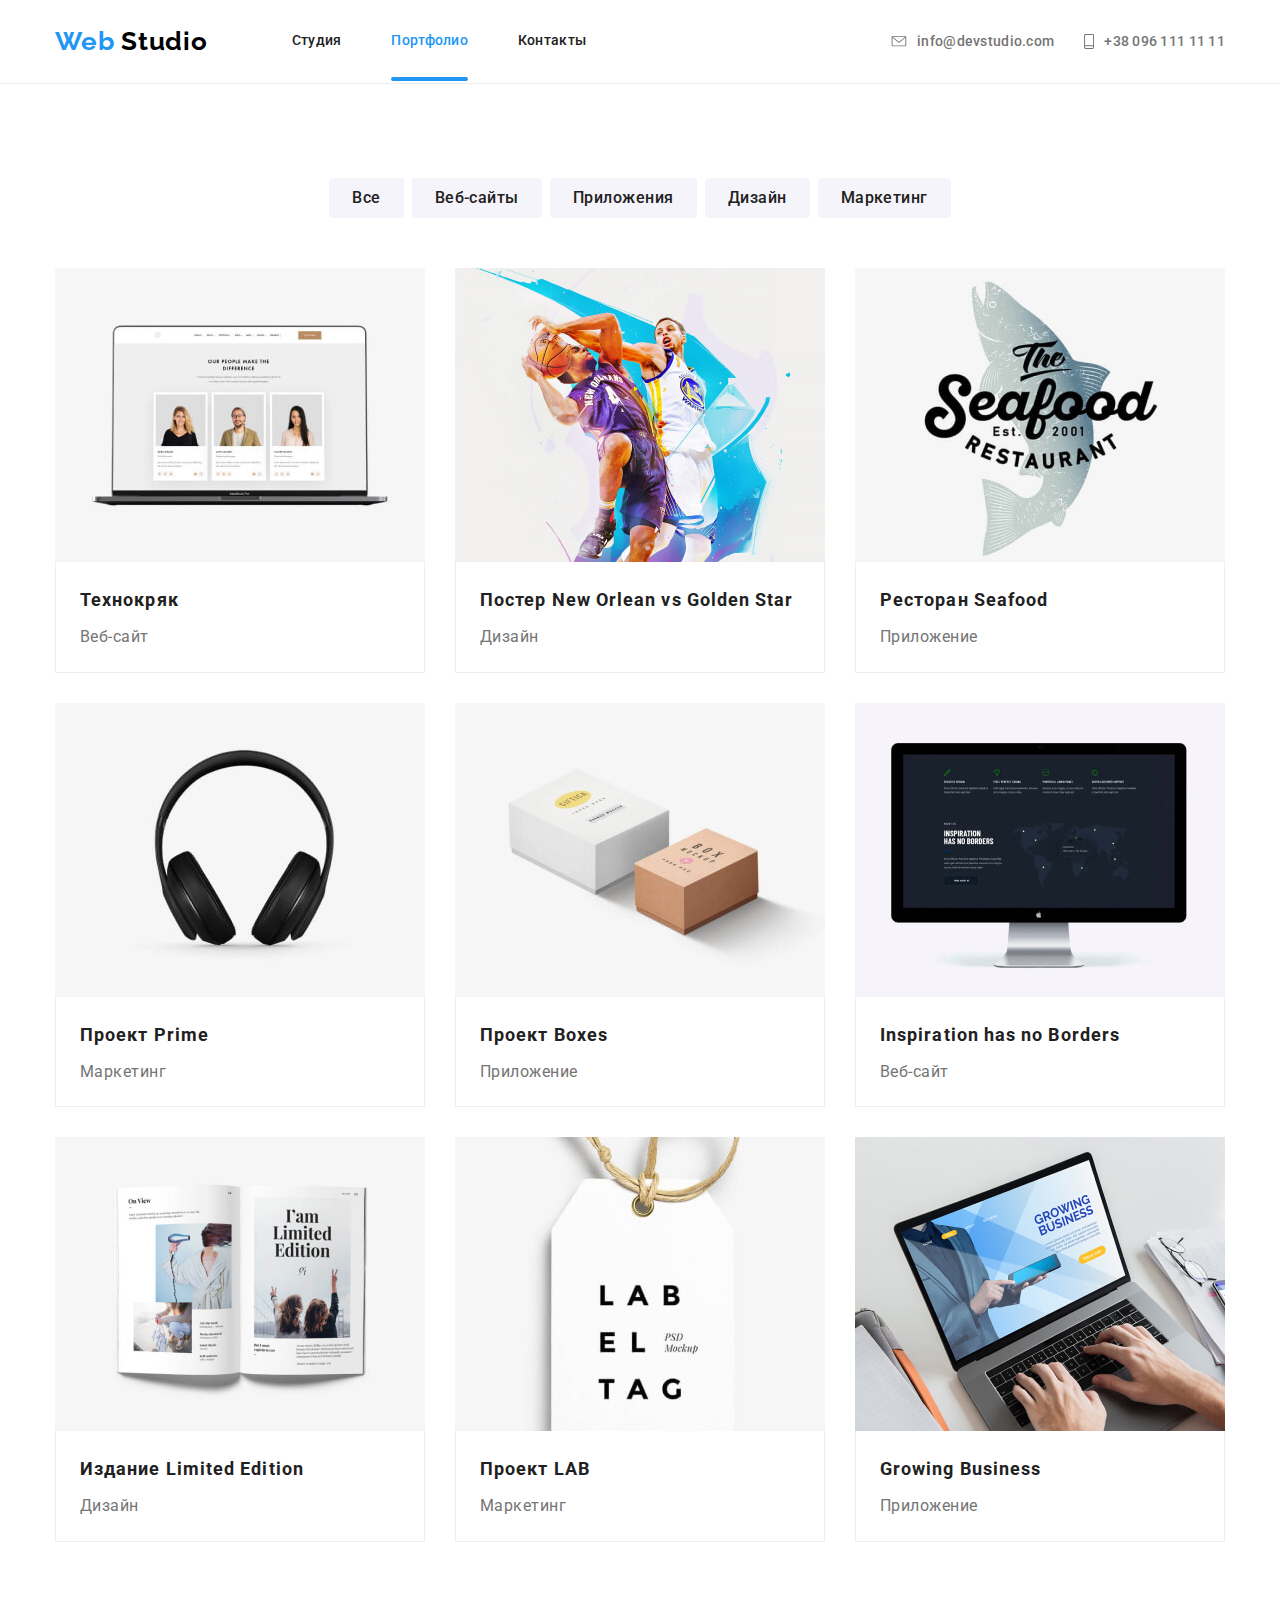
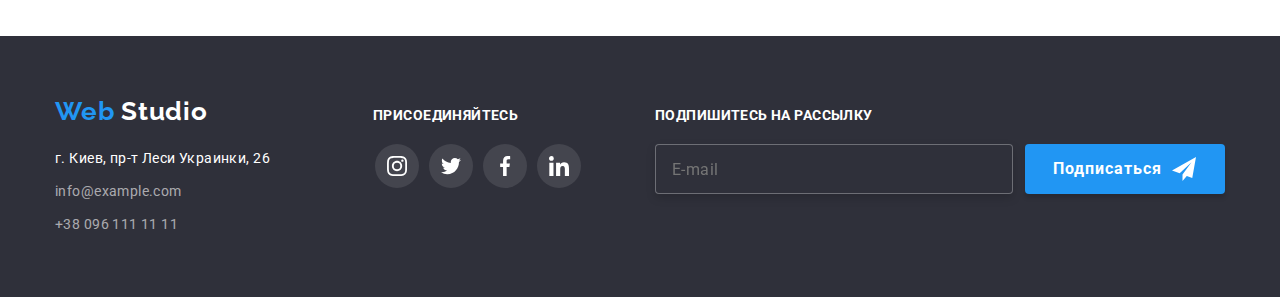
==== commit cddb9b12: "Отзывчивые изображения Портфолио" ====
--- a/portfolio.html
+++ b/portfolio.html
@@ -82,7 +82,8 @@
             <li class="portfolio-galery-list">
                 <a class="galery-link link" href="">
                  <div class="portfolio-galery-img">
-                    <img class="galery-img" src="./images/portfolio/portfolio-1.jpg" alt="три человека на карточках" width="370" height="294">
+                    <img class="galery-img" srcset="./images/portfolio/portfolio-1.jpg 1x, ./images/portfolio/portfolio-1.jpg 2x" 
+                    src="./images/portfolio/portfolio-1.jpg" alt="три человека на карточках">
                     <p class="overlay-portfolio-text">Технокряк это современная площадка распространения коронавируса. Компании используют эту платформу для цифрового шпионажа и атак на защищённые сервера конкурентов.</p>
                  </div>
                     <div class="portfolio-title-text">
@@ -94,7 +95,8 @@
             <li class="portfolio-galery-list">
                 <a class="galery-link link" href="">
                  <div class="portfolio-galery-img">  
-                   <img class="galery-img" src="./images/portfolio/portfolio-2.jpg" alt="два баскетболиста" width="370" height="294">
+                   <img class="galery-img"  srcset="./images/portfolio/portfolio-2.jpg 1x, ./images/portfolio/portfolio-2.jpg 2x"
+                   src="./images/portfolio/portfolio-2.jpg" alt="два баскетболиста">
                    <p class="overlay-portfolio-text">Технокряк это современная площадка распространения коронавируса. Компании используют эту платформу для цифрового шпионажа и атак на защищённые сервера конкурентов.</p>
                  </div>
                    <div class="portfolio-title-text">
@@ -106,7 +108,8 @@
             <li class="portfolio-galery-list">
                 <a class="galery-link link" href="">
                  <div class="portfolio-galery-img">
-                    <img class="galery-img" src="./images/portfolio/portfolio-3.jpg" alt="рыба" width="370" height="294">
+                    <img class="galery-img" srcset="./images/portfolio/portfolio-3.jpg 1x, ./images/portfolio/portfolio-3.jpg 2x"
+                    src="./images/portfolio/portfolio-3.jpg" alt="рыба">
                     <p class="overlay-portfolio-text">Технокряк это современная площадка распространения коронавируса. Компании используют эту платформу для цифрового шпионажа и атак на защищённые сервера конкурентов.</p>
                  </div>
                     <div class="portfolio-title-text">
@@ -118,7 +121,8 @@
             <li class="portfolio-galery-list">
                 <a class="galery-link link" href="">
                  <div class="portfolio-galery-img">
-                    <img class="galery-img" src="./images/portfolio/portfolio-4.jpg" alt="наушники" width="370" height="294">
+                    <img class="galery-img" srcset="./images/portfolio/portfolio-4.jpg 1x, ./images/portfolio/portfolio-4.jpg 2x"
+                    src="./images/portfolio/portfolio-4.jpg" alt="наушники">
                     <p class="overlay-portfolio-text">Технокряк это современная площадка распространения коронавируса. Компании используют эту платформу для цифрового шпионажа и атак на защищённые сервера конкурентов.</p>
                  </div>  
                  <div class="portfolio-title-text">
@@ -130,7 +134,8 @@
             <li class="portfolio-galery-list">
                 <a class="galery-link link" href="">
                  <div class="portfolio-galery-img">
-                    <img class="galery-img" src="./images/portfolio/portfolio-5.jpg" alt="две коробки" width="370" height="294">
+                    <img class="galery-img" srcset="./images/portfolio/portfolio-5.jpg 1x, ./images/portfolio/portfolio-5.jpg 2x"
+                    src="./images/portfolio/portfolio-5.jpg" alt="две коробки">
                     <p class="overlay-portfolio-text">Технокряк это современная площадка распространения коронавируса. Компании используют эту платформу для цифрового шпионажа и атак на защищённые сервера конкурентов.</p>
                  </div>
                  <div class="portfolio-title-text">
@@ -142,7 +147,8 @@
             <li class="portfolio-galery-list">
                 <a class="galery-link link" href="">
                  <div class="portfolio-galery-img">
-                    <img class="galery-img" src="./images/portfolio/portfolio-6.jpg" alt="монитор" width="370" height="294">
+                    <img class="galery-img" srcset="./images/portfolio/portfolio-6.jpg 1x, ./images/portfolio/portfolio-6.jpg 2x"
+                    src="./images/portfolio/portfolio-6.jpg" alt="монитор">
                     <p class="overlay-portfolio-text">Технокряк это современная площадка распространения коронавируса. Компании используют эту платформу для цифрового шпионажа и атак на защищённые сервера конкурентов.</p>
                  </div> 
                   <div class="portfolio-title-text">
@@ -154,7 +160,8 @@
             <li class="portfolio-galery-list">
                 <a class="galery-link link" href="">
                  <div class="portfolio-galery-img">
-                    <img class="galery-img" src="./images/portfolio/portfolio-7.jpg" alt="книжка" width="370" height="294">
+                    <img class="galery-img" srcset="./images/portfolio/portfolio-7.jpg 1x, ./images/portfolio/portfolio-7.jpg 2x"
+                    src="./images/portfolio/portfolio-7.jpg" alt="книжка">
                     <p class="overlay-portfolio-text">Технокряк это современная площадка распространения коронавируса. Компании используют эту платформу для цифрового шпионажа и атак на защищённые сервера конкурентов.</p>
                  </div> 
                  <div class="portfolio-title-text">
@@ -166,7 +173,8 @@
             <li class="portfolio-galery-list">
                 <a class="galery-link link" href="">
                  <div class="portfolio-galery-img">
-                    <img class="galery-img" src="./images/portfolio/portfolio-8.jpg" alt="брелок" width="370" height="294">
+                    <img class="galery-img" srcset="./images/portfolio/portfolio-8.jpg 1x, ./images/portfolio/portfolio-8.jpg 2x"
+                    src="./images/portfolio/portfolio-8.jpg" alt="брелок">
                     <p class="overlay-portfolio-text">Технокряк это современная площадка распространения коронавируса. Компании используют эту платформу для цифрового шпионажа и атак на защищённые сервера конкурентов.</p>
                  </div>  
                     <div class="portfolio-title-text">
@@ -178,7 +186,8 @@
             <li class="portfolio-galery-list">
                 <a class="galery-link link" href="">
                  <div class="portfolio-galery-img">
-                    <img class="galery-img" src="./images/portfolio/portfolio-9.jpg" alt="ноутбук" width="370" height="294">
+                    <img class="galery-img" srcset="./images/portfolio/portfolio-9.jpg 1x, ./images/portfolio/portfolio-9.jpg 2x"
+                    src="./images/portfolio/portfolio-9.jpg" alt="ноутбук">
                     <p class="overlay-portfolio-text">Технокряк это современная площадка распространения коронавируса. Компании используют эту платформу для цифрового шпионажа и атак на защищённые сервера конкурентов.</p>
                  </div>
                     <div class="portfolio-title-text">
--- a/css/main.min.css
+++ b/css/main.min.css
@@ -1,2 +1,2 @@
-/*! normalize.css v8.0.1 | MIT License | github.com/necolas/normalize.css */html{line-height:1.15;-webkit-text-size-adjust:100%}body{margin:0}main{display:block}h1{font-size:2em;margin:0.67em 0}hr{box-sizing:content-box;height:0;overflow:visible}pre{font-family:monospace, monospace;font-size:1em}a{background-color:transparent}abbr[title]{border-bottom:none;text-decoration:underline;text-decoration:underline dotted}b,strong{font-weight:bolder}code,kbd,samp{font-family:monospace, monospace;font-size:1em}small{font-size:80%}sub,sup{font-size:75%;line-height:0;position:relative;vertical-align:baseline}sub{bottom:-0.25em}sup{top:-0.5em}img{border-style:none}button,input,optgroup,select,textarea{font-family:inherit;font-size:100%;line-height:1.15;margin:0}button,input{overflow:visible}button,select{text-transform:none}button,[type="button"],[type="reset"],[type="submit"]{-webkit-appearance:button}button::-moz-focus-inner,[type="button"]::-moz-focus-inner,[type="reset"]::-moz-focus-inner,[type="submit"]::-moz-focus-inner{border-style:none;padding:0}button:-moz-focusring,[type="button"]:-moz-focusring,[type="reset"]:-moz-focusring,[type="submit"]:-moz-focusring{outline:1px dotted ButtonText}fieldset{padding:0.35em 0.75em 0.625em}legend{box-sizing:border-box;color:inherit;display:table;max-width:100%;padding:0;white-space:normal}progress{vertical-align:baseline}textarea{overflow:auto}[type="checkbox"],[type="radio"]{box-sizing:border-box;padding:0}[type="number"]::-webkit-inner-spin-button,[type="number"]::-webkit-outer-spin-button{height:auto}[type="search"]{-webkit-appearance:textfield;outline-offset:-2px}[type="search"]::-webkit-search-decoration{-webkit-appearance:none}::-webkit-file-upload-button{-webkit-appearance:button;font:inherit}details{display:block}summary{display:list-item}template{display:none}[hidden]{display:none}.logo,.logo-web{font-family:"Raleway",sans-serif;font-style:normal;font-weight:700;font-size:24px;line-height:1.19;letter-spacing:0.03em}html{box-sizing:border-box}*,*::before,*::after{box-sizing:inherit;margin:0;padding:0}body{background-color:#fff;font-family:"Roboto",sans-serif;font-size:14px;color:#212121}h1{margin:0}img{display:block}.link{text-decoration:none;display:block}.list{list-style:none}.container{padding-left:15px;padding-right:15px}@media screen and (min-width: 480px){.container{width:480px;margin:0 auto}}@media screen and (min-width: 768px){.container{width:768px;padding-left:15px;padding-right:15px}}@media screen and (min-width: 1200px){.container{width:1200px;padding-left:15px;padding-right:15px}}.section{padding-top:94px;padding-bottom:94px}.section-title{font-weight:700;font-size:36px;line-height:1.16;text-align:center;letter-spacing:0.03em;color:#212121;margin-bottom:50px}.backdrop{position:fixed;top:0;left:0;width:100%;height:100%;background-color:rgba(0,0,0,0.2)}.backdrop.is-hidden{opacity:0;pointer-events:none}.modal-form{position:absolute;top:50%;left:50%;transform:translate(-50%, -50%);height:581px;width:528px;padding:40px;background-color:#fff;box-shadow:0px 1px 3px rgba(0,0,0,0.12),0px 1px 1px rgba(0,0,0,0.14),0px 2px 1px rgba(0,0,0,0.2);border-radius:4px;transition:transform 250ms cubic-bezier(0.4, 0, 0.2, 1)}.modal-form-title{margin-bottom:30px;font-size:20px;line-height:1.15;text-align:center;letter-spacing:0.03em}.modal-form-input-wrapper{position:relative}.modal-form-input{width:448px;height:40px;padding-left:42px;border:1px solid rgba(33,33,33,0.2);border-radius:4px;cursor:pointer;margin-bottom:28px;outline:transparent;transition:border 250ms cubic-bezier(0.4, 0, 0.2, 1)}.modal-form-label{position:absolute;top:12px;left:42px;color:#757575;transition:transform 250ms cubic-bezier(0.4, 0, 0.2, 1),color 250ms cubic-bezier(0.4, 0, 0.2, 1),font-size 250ms cubic-bezier(0.4, 0, 0.2, 1),line-height 250ms cubic-bezier(0.4, 0, 0.2, 1)}.modal-form-input:focus+.modal-form-label,.modal-form-input:not(:placeholder-shown)+.modal-form-label{transform:translate(-30px, -30px);color:#2196F3;font-size:12px;line-height:1.17}.icon-form-modal{position:absolute;top:11px;left:16px;transition:fill 250ms cubic-bezier(0.4, 0, 0.2, 1)}.modal-form-input:focus ~ .icon-form-modal{fill:#2196F3}.modal-form-textarea{width:448px;height:120px;border:1px solid rgba(33,33,33,0.2);border-radius:4px;cursor:pointer;margin-bottom:20px;padding:12px 16px;outline:transparent;transition:border 250ms cubic-bezier(0.4, 0, 0.2, 1)}.modal-form-label-textarea{position:absolute;top:12px;left:16px;color:#757575;transition:transform 250ms cubic-bezier(0.4, 0, 0.2, 1),color 250ms cubic-bezier(0.4, 0, 0.2, 1),font-size 250ms cubic-bezier(0.4, 0, 0.2, 1),line-height 250ms cubic-bezier(0.4, 0, 0.2, 1)}.modal-form-textarea:focus+.modal-form-label-textarea,.modal-form-textarea:not(:placeholder-shown)+.modal-form-label-textarea{transform:translate(-5px, -30px);color:#2196F3;font-size:12px;line-height:1.17}.modal-form-input:focus,.modal-form-textarea:focus{border:1px solid #2196F3}.modal-close{display:flex;justify-content:center;align-items:center;position:absolute;top:8px;right:8px;width:30px;height:30px;border:1px solid rgba(0,0,0,0.1);background:#ffffff;border-radius:50%;cursor:pointer}.modal-close:hover .icon-but-close{fill:#2196F3;transition:fill 250ms cubic-bezier(0.4, 0, 0.2, 1)}.modal-form-option-label{display:flex;align-items:center;margin-bottom:30px;padding-left:11px}.modal-form-option-span{font-size:14px;color:#757575;line-height:1.71;letter-spacing:0.03em}.modal-form-option-span a{color:#2196F3}.modal-form-checbox{position:absolute;width:1px;height:1px;margin:-1px;border:0;padding:0;clip:rect(0 0 0 0);overflow:hidden}.checkbox{display:flex}.modal-form-custom-checkbox{display:inline-block;width:15px;height:15px;margin-right:8px;border:2px solid #212121;border-radius:2px}.modal-form-checbox:checked+.modal-form-custom-checkbox{background-color:#2196F3;border-color:#2196F3;background-image:url("../images/vector.svg")}.form-button{display:flex;align-items:center;width:200px;height:50px;padding:10px 55px;margin-left:auto;margin-right:auto;background-color:#2196F3;font-weight:700;font-size:16px;line-height:1.87;letter-spacing:0.06em;color:#fff;box-shadow:0px 4px 4px rgba(0,0,0,0.15);border:transparent;border-radius:4px;cursor:pointer}.header{border-bottom:1px solid #ECECEC;position:relative}.header .container{display:flex;align-items:center;justify-content:space-between}@media screen and (max-width: 767px){.header{padding-top:10px;padding-bottom:10px;max-width:480px;margin:0 auto}.menu-btn{position:relative;width:40px;height:40px;background-color:transparent;border:none;z-index:100;cursor:pointer}.menu-btn.is-open .icon-close{display:block}.menu-btn.is-open .icon-menu{display:none}.menu-btn:hover,.menu-btn:focus{fill:#2196F3}.icon-close{display:none}.menu-wrapper{display:none;position:absolute;top:100%;width:100%;left:0;padding-top:60px;padding-bottom:60px;text-align:center}.menu-wrapper.is-open{display:block}.logo{padding-top:6px;padding-bottom:6px}.navigation-list{display:flex;flex-direction:column;align-items:center;margin-bottom:60px}.navigation-list-item:not(:last-child){margin-bottom:40px}.navigation-list-link{display:inline-block;justify-content:center;align-items:center;font-size:18px;line-height:1.17;padding-bottom:8px}.address-list{display:flex;flex-direction:column;align-items:center}.address-list-item-link{font-size:18px;line-height:1.17}.address-list-item:not(:last-child){margin-bottom:16px}}@media screen and (min-width: 768px){.menu-btn{display:none}.menu-wrapper{display:flex}.logo{padding-top:26px;padding-bottom:26px}.navigation-list{display:flex}.navigation-list-item:not(:last-child){margin-right:50px}.navigation-list-link{padding-top:32px;padding-bottom:32px;align-items:center;font-size:14px;line-height:1.14}.header-address{padding-top:21px;padding-bottom:18px;margin-left:84px}.address-list-item-link{font-size:12px;line-height:1.17}.address-list-item:not(:last-child){margin-bottom:10px}}@media screen and (min-width: 1200px){.logo{padding-top:26px;padding-bottom:26px;font-size:26px}.logo-web{font-size:26px}.header-address{padding-top:32px;padding-bottom:32px;margin-left:0}.menu-wrapper{display:flex;align-items:center;justify-content:space-between}.navigation{margin-right:305px}.address-list{display:flex}.address-list-item-link{font-size:14px;line-height:1.17}.address-list-item:not(:last-child){margin-right:30px;margin-bottom:0}}.logo{color:#000000}.logo-web{color:#2196F3}.navigation-list-link{display:inline-block;align-items:center;font-style:normal;font-weight:500;letter-spacing:0.02em;color:#212121;transition:color 250ms cubic-bezier(0.4, 0, 0.2, 1)}.navigation-list-link:hover,.navigation-list-link:focus{color:#2196F3;fill:#2196F3}.current{position:relative;color:#2196F3}.current::after{position:absolute;display:inline-block;bottom:0;left:0;content:"";width:100%;height:4px;background-color:#2196F3;border-radius:2px}.address-list{align-items:center;font-style:normal;font-weight:500;line-height:1.14;letter-spacing:0.02em}.address-list-item-link{display:flex;align-items:center;color:#757575;transition:color 250ms cubic-bezier(0.4, 0, 0.2, 1)}.address-list-item-link:hover,.address-list-item-link:focus{color:#2196F3;fill:#2196F3}.address-list-item-link:hover .icon-envelope-header,.address-list-item-link:focus .icon-envelope-header,.address-list-item-link:hover .icon-vector-header,.address-list-item-link:focus .icon-vector-header{color:#2196F3;fill:#2196F3}.icon-envelope-header{margin-right:10px;fill:#757575}.icon-vector-header{margin-right:10px;fill:#757575}.hero{padding-top:200px;padding-bottom:200px;max-width:1600px;height:600px;margin-left:auto;margin-right:auto;background-image:linear-gradient(to right, rgba(47,48,58,0.8), rgba(47,48,58,0.8)),url("../images/header-img-opt.jpg");background-repeat:no-repeat;background-position:center;background-size:cover}.hero-title{margin-bottom:30px;font-style:normal;font-weight:900;font-size:44px;line-height:1.36;text-align:center;letter-spacing:0.06em;text-transform:uppercase;color:#fff}.hero-button{display:block;margin-left:auto;margin-right:auto;padding:10px 32px;cursor:pointer;font-weight:700;font-size:16px;line-height:1.86;align-items:center;text-align:center;letter-spacing:0.06em;color:#fff;background-color:#2196F3;border-radius:4px;border:1px solid transparent}.us-list{display:flex;justify-content:space-between}.us-list-item{width:270px}.us-list-item:not(:last-child){margin-right:30px}.us-list-icon{display:flex;height:120px;border-radius:4px;justify-content:center;align-items:center;background-color:#F5F4FA;margin-bottom:30px}.us-list-icon-svg{width:70px;height:70px}.description{font-weight:700;font-size:14px;line-height:1.14;letter-spacing:0.03em;text-transform:uppercase;color:#212121;margin-bottom:10px}.text{font-weight:400;font-size:14px;line-height:1.71;letter-spacing:0.03em;color:#757575}.what{padding-bottom:94px}.we-do{display:flex;justify-content:space-between}.we-title{position:relative}.we-title:not(:last-child){margin-right:30px;position:relative}.text-title{font-weight:700;font-size:14px;line-height:1.14;text-align:center;letter-spacing:0.03em;text-transform:uppercase;color:#fff;background-color:rgba(47,48,58,0.8);padding-top:27px;padding-bottom:27px;position:absolute;bottom:0;left:0;width:100%}.comand{background:#F5F4FA}.comand-list{display:flex;justify-content:space-between}.comand-list-item{width:270px;height:422px;background:#fff;box-shadow:0px 2px 1px rgba(0,0,0,0.2),0px 1px 1px rgba(0,0,0,0.14),0px 1px 3px rgba(0,0,0,0.12);border-radius:0px 0px 4px 4px}.comand-list-item:not(:last-child){margin-right:30px}.comand-list-item-img{margin-bottom:30px}.team-title{font-weight:500;font-size:16px;line-height:1.19;text-align:center;letter-spacing:0.03em;color:#212121;margin-bottom:10px}.team-text{font-weight:400;font-size:16px;line-height:1.19;text-align:center;letter-spacing:0.03em;color:#757575;margin-bottom:16px}.social{display:flex;justify-content:space-between;max-width:206px;margin-left:auto;margin-right:auto}.social-list-item:not(:last-child){margin-right:10px}.social-list-item-link{display:flex;justify-content:center;align-items:center;width:44px;height:44px;border-radius:50%;background-color:#fff;background-position:center;background-repeat:no-repeat;transition:background-color 250ms cubic-bezier(0.4, 0, 0.2, 1)}.social-list-item-link:hover,.social-list-item-link:focus{background-color:#2196F3}.icon-social-list-item{width:20px;height:20px;fill:#afb1b8;transition:fill 250ms cubic-bezier(0.4, 0, 0.2, 1)}.icon-social-list-link:hover,.icon-social-list-link:focus{background-color:#2196F3}.social-list-item-link:hover .icon-social-list-item{fill:#fff}.client-list{display:flex;justify-content:space-between}.client-list-item:not(:last-child){margin-right:30px}.client-link{display:flex;width:170px;height:90px;border:1px solid #afb1b8;border-radius:4px;justify-content:center;align-items:center;fill:#afb1b8;transition:fill 250ms cubic-bezier(0.4, 0, 0.2, 1),border-color 250ms cubic-bezier(0.4, 0, 0.2, 1)}.client-link:hover{border-color:#2196F3;fill:#2196F3}.footer{background:#2F303A;height:252px}.footer .logo{color:#fff;width:153px;margin-bottom:20px}.footer .address-list-item:not(:last-child){margin-bottom:9px}.footer-content{display:flex}.footer-contenta{padding-top:60px;padding-bottom:60px;margin-right:69px}.footer-text-social{padding-top:72px;padding-bottom:100px}.footer-list-link{font-style:normal;font-weight:400;font-size:14px;line-height:1.71;letter-spacing:0.03em;color:#fff}.footer-list-linkm{font-style:normal;font-weight:400;font-size:14px;line-height:1.71;letter-spacing:0.03em;color:rgba(255,255,255,0.6)}.footer-text{font-weight:700;font-size:14px;line-height:1.14;letter-spacing:0.03em;text-transform:uppercase;color:#fff;margin-bottom:20px}.footer-social{display:flex;justify-content:space-between;max-width:206px;margin-left:auto;margin-right:auto}.footer-social-list:not(:last-child){margin-right:10px}.icon-social-list-link{display:flex;justify-content:center;align-items:center;width:44px;height:44px;border-radius:50%;background-color:rgba(255,255,255,0.1);background-position:center;background-repeat:no-repeat}.icon-social-list-footer{width:20px;height:20px;fill:#fff}.podpiska{padding-top:72px;padding-bottom:94px}.footer-podpiska-form{display:flex}.footer-text-social{margin-right:94px}.input-email{width:358px;height:50px;margin-right:12px;padding-left:16px;font-size:16px;line-height:1.25;letter-spacing:0.03em;color:rgba(255,255,255,0.6);background:#2F303A;border:1px solid rgba(255,255,255,0.3);filter:drop-shadow(0px 4px 4px rgba(0,0,0,0.15));border-radius:4px}.icon-subscribe-button-footer{width:24px;height:24px;margin-left:10px;fill:#fff}.subscribe-button{display:flex;align-items:center;width:200px;height:50px;padding-left:29px;padding-right:28px;padding-top:10px;padding-bottom:10px;font-family:"Roboto",sans-serif;font-weight:700;font-size:16px;line-height:1.88;letter-spacing:0.06em;cursor:pointer;color:#fff;background-color:#2196F3;box-shadow:0px 4px 4px rgba(0,0,0,0.15);border-radius:4px;border:none}.button-list{display:flex;justify-content:center;padding-bottom:50px;padding-top:94px}.button-filtr{font-weight:500;font-size:16px;line-height:1.63;text-align:center;letter-spacing:0.03em;color:#212121;padding:6px 22px;background:#F5F4FA;border-radius:4px;border:1px solid transparent;cursor:pointer;transition:background-color 250ms cubic-bezier(0.4, 0, 0.2, 1),color 250ms cubic-bezier(0.4, 0, 0.2, 1),box-shadow 250ms cubic-bezier(0.4, 0, 0.2, 1)}.button-filtr:hover,.button-filtr:focus{color:#fff;background-color:#2196F3;box-shadow:0px 3px 1px rgba(0,0,0,0.1),0px 1px 2px rgba(0,0,0,0.08),0px 2px 2px rgba(0,0,0,0.12)}.button-list-item:not(:last-child){margin-right:8px}.portfolio-title{font-weight:700;font-size:18px;line-height:2;letter-spacing:0.06em;color:#212121}.portfolio-description{font-weight:400;font-size:16px;line-height:1.86;letter-spacing:0.03em;color:#757575}.portfolio-galery{display:flex;flex-wrap:wrap}.portfolio-galery-list{width:calc((100% - 60px) / 3);margin-right:30px;margin-bottom:30px;background:#fff;box-sizing:border-box;transition:box-shadow 250ms cubic-bezier(0.4, 0, 0.2, 1)}.portfolio-galery-list:nth-child(3n){margin-right:0}.portfolio-galery-list:nth-last-child(-n+3){margin-bottom:0}.portfolio-galery-list:hover,.portfolio-galery-list:focus{box-shadow:1px 4px 6px rgba(0,0,0,0.16),0px 4px 4px rgba(0,0,0,0.06),0px 1px 1px rgba(0,0,0,0.12)}.galery{padding-bottom:94px}.galery-img{display:block;max-width:100%;height:auto}.overlay-portfolio-text{font-weight:400;font-size:18px;line-height:1.56;letter-spacing:0.03em;color:#fff;background:rgba(33,150,243,0.9);padding:63px 24px;position:absolute;top:0;right:0;width:100%;height:100%;transform:translateY(100%);transition:transform 250ms cubic-bezier(0.4, 0, 0.2, 1)}.portfolio-galery-img{position:relative;overflow:hidden}.portfolio-galery-list:hover .overlay-portfolio-text{transform:translateY(0)}.portfolio-title{margin-bottom:4px}.portfolio-title-text{padding:20px 24px;border-right:1px solid #eeeeee;border-left:1px solid #eeeeee;border-bottom:1px solid #eeeeee}
+/*! normalize.css v8.0.1 | MIT License | github.com/necolas/normalize.css */html{line-height:1.15;-webkit-text-size-adjust:100%}body{margin:0}main{display:block}h1{font-size:2em;margin:0.67em 0}hr{box-sizing:content-box;height:0;overflow:visible}pre{font-family:monospace, monospace;font-size:1em}a{background-color:transparent}abbr[title]{border-bottom:none;text-decoration:underline;text-decoration:underline dotted}b,strong{font-weight:bolder}code,kbd,samp{font-family:monospace, monospace;font-size:1em}small{font-size:80%}sub,sup{font-size:75%;line-height:0;position:relative;vertical-align:baseline}sub{bottom:-0.25em}sup{top:-0.5em}img{border-style:none}button,input,optgroup,select,textarea{font-family:inherit;font-size:100%;line-height:1.15;margin:0}button,input{overflow:visible}button,select{text-transform:none}button,[type="button"],[type="reset"],[type="submit"]{-webkit-appearance:button}button::-moz-focus-inner,[type="button"]::-moz-focus-inner,[type="reset"]::-moz-focus-inner,[type="submit"]::-moz-focus-inner{border-style:none;padding:0}button:-moz-focusring,[type="button"]:-moz-focusring,[type="reset"]:-moz-focusring,[type="submit"]:-moz-focusring{outline:1px dotted ButtonText}fieldset{padding:0.35em 0.75em 0.625em}legend{box-sizing:border-box;color:inherit;display:table;max-width:100%;padding:0;white-space:normal}progress{vertical-align:baseline}textarea{overflow:auto}[type="checkbox"],[type="radio"]{box-sizing:border-box;padding:0}[type="number"]::-webkit-inner-spin-button,[type="number"]::-webkit-outer-spin-button{height:auto}[type="search"]{-webkit-appearance:textfield;outline-offset:-2px}[type="search"]::-webkit-search-decoration{-webkit-appearance:none}::-webkit-file-upload-button{-webkit-appearance:button;font:inherit}details{display:block}summary{display:list-item}template{display:none}[hidden]{display:none}.logo,.logo-web{font-family:"Raleway",sans-serif;font-style:normal;font-weight:700;font-size:24px;line-height:1.19;letter-spacing:0.03em}.footer-list-link,.footer-list-linkm{font-style:normal;font-weight:400;font-size:14px;line-height:1.71;letter-spacing:0.03em}html{box-sizing:border-box}*,*::before,*::after{box-sizing:inherit;margin:0;padding:0}body{background-color:#fff;font-family:"Roboto",sans-serif;font-size:14px;color:#212121}h1{margin:0}img{display:block}.link{text-decoration:none;display:block}.list{list-style:none}.container{padding-left:15px;padding-right:15px}@media screen and (min-width: 480px){.container{width:480px;margin:0 auto}}@media screen and (min-width: 768px){.container{width:768px;padding-left:15px;padding-right:15px}}@media screen and (min-width: 1200px){.container{width:1200px;padding-left:15px;padding-right:15px}}.section{padding-top:60px;padding-bottom:60px}@media screen and (min-width: 1200px){.section{padding-top:94px;padding-bottom:94px}}.section-title{font-weight:700;font-size:28px;line-height:1.18;text-align:center;letter-spacing:0.03em;color:#212121;margin-bottom:30px}@media screen and (min-width: 1200px){.section-title{margin-bottom:50px;font-size:36px;line-height:1.17}}.social{display:flex;justify-content:space-between;max-width:206px;margin-left:auto;margin-right:auto}.social-list-item:not(:last-child){margin-right:10px}.social-list-item-link{display:flex;justify-content:center;align-items:center;width:44px;height:44px;border-radius:50%;background-color:#fff;background-position:center;background-repeat:no-repeat;transition:background-color 250ms cubic-bezier(0.4, 0, 0.2, 1)}.social-list-item-link:hover,.social-list-item-link:focus{background-color:#2196F3}.icon-social-list-item{width:20px;height:20px;fill:#afb1b8;transition:fill 250ms cubic-bezier(0.4, 0, 0.2, 1)}.icon-social-list-link:hover,.icon-social-list-link:focus{background-color:#2196F3}.social-list-item-link:hover .icon-social-list-item{fill:#fff}.backdrop{position:fixed;top:0;left:0;width:100%;height:100%;background-color:rgba(0,0,0,0.2)}.backdrop.is-hidden{opacity:0;pointer-events:none}.modal-form{position:absolute;top:50%;left:50%;transform:translate(-50%, -50%);height:609px;width:450px;padding:40px;background-color:#fff;box-shadow:0px 1px 3px rgba(0,0,0,0.12),0px 1px 1px rgba(0,0,0,0.14),0px 2px 1px rgba(0,0,0,0.2);border-radius:4px;transition:transform 250ms cubic-bezier(0.4, 0, 0.2, 1)}@media screen and (min-width: 1200px){.modal-form{height:581px;width:528px}}.modal-form-title{margin-bottom:30px;font-size:20px;line-height:1.5;text-align:center;letter-spacing:0.03em}@media screen and (min-width: 1200px){.modal-form-title{line-height:1.15}}.modal-form-input-wrapper{position:relative}.modal-form-input{width:448px;height:40px;padding-left:42px;border:1px solid rgba(33,33,33,0.2);border-radius:4px;cursor:pointer;margin-bottom:28px;outline:transparent;transition:border 250ms cubic-bezier(0.4, 0, 0.2, 1)}.modal-form-label{position:absolute;top:12px;left:42px;color:#757575;transition:transform 250ms cubic-bezier(0.4, 0, 0.2, 1),color 250ms cubic-bezier(0.4, 0, 0.2, 1),font-size 250ms cubic-bezier(0.4, 0, 0.2, 1),line-height 250ms cubic-bezier(0.4, 0, 0.2, 1)}.modal-form-input:focus+.modal-form-label,.modal-form-input:not(:placeholder-shown)+.modal-form-label{transform:translate(-30px, -30px);color:#2196F3;font-size:12px;line-height:1.17}.icon-form-modal{position:absolute;top:11px;left:16px;transition:fill 250ms cubic-bezier(0.4, 0, 0.2, 1)}.modal-form-input:focus ~ .icon-form-modal{fill:#2196F3}.modal-form-textarea{width:448px;height:120px;border:1px solid rgba(33,33,33,0.2);border-radius:4px;cursor:pointer;margin-bottom:20px;padding:12px 16px;outline:transparent;transition:border 250ms cubic-bezier(0.4, 0, 0.2, 1)}.modal-form-label-textarea{position:absolute;top:12px;left:16px;color:#757575;transition:transform 250ms cubic-bezier(0.4, 0, 0.2, 1),color 250ms cubic-bezier(0.4, 0, 0.2, 1),font-size 250ms cubic-bezier(0.4, 0, 0.2, 1),line-height 250ms cubic-bezier(0.4, 0, 0.2, 1)}.modal-form-textarea:focus+.modal-form-label-textarea,.modal-form-textarea:not(:placeholder-shown)+.modal-form-label-textarea{transform:translate(-5px, -30px);color:#2196F3;font-size:12px;line-height:1.17}.modal-form-input:focus,.modal-form-textarea:focus{border:1px solid #2196F3}.modal-close{display:flex;justify-content:center;align-items:center;position:absolute;top:8px;right:8px;width:30px;height:30px;border:1px solid rgba(0,0,0,0.1);background:#ffffff;border-radius:50%;cursor:pointer}.modal-close:hover .icon-but-close{fill:#2196F3;transition:fill 250ms cubic-bezier(0.4, 0, 0.2, 1)}.modal-form-option-label{display:flex;align-items:center;margin-bottom:30px;padding-left:11px}.modal-form-option-span{font-size:14px;color:#757575;line-height:1.71;letter-spacing:0.03em}.modal-form-option-span a{color:#2196F3}.modal-form-checbox{position:absolute;width:1px;height:1px;margin:-1px;border:0;padding:0;clip:rect(0 0 0 0);overflow:hidden}.checkbox{display:flex}.modal-form-custom-checkbox{display:inline-block;width:15px;height:15px;margin-right:8px;border:2px solid #212121;border-radius:2px}.modal-form-checbox:checked+.modal-form-custom-checkbox{background-color:#2196F3;border-color:#2196F3;background-image:url("../images/vector.svg")}.form-button{display:flex;align-items:center;width:200px;height:50px;padding:10px 55px;margin-left:auto;margin-right:auto;background-color:#2196F3;font-weight:700;font-size:16px;line-height:1.87;letter-spacing:0.06em;color:#fff;box-shadow:0px 4px 4px rgba(0,0,0,0.15);border:transparent;border-radius:4px;cursor:pointer}@media screen and (min-width: 1200px){.footer-podpiska-form{display:flex}}.input-email{height:50px;padding-left:16px;padding-right:16px;width:100%;font-size:16px;line-height:1.25;letter-spacing:0.03em;color:rgba(255,255,255,0.6);background:#2F303A;border:1px solid rgba(255,255,255,0.3);filter:drop-shadow(0px 4px 4px rgba(0,0,0,0.15));border-radius:4px}@media screen and (min-width: 768px){.input-email{width:450px;margin-left:calc((100% - 450px) / 2)}}@media screen and (min-width: 1200px){.input-email{width:358px;margin-left:0;margin-right:12px}}@media screen and (max-width: 1199px){.input-email{margin-bottom:20px}}.icon-subscribe-button-footer{width:24px;height:24px;margin-left:10px;fill:#fff}.subscribe-button{display:flex;align-items:center;width:200px;height:50px;padding:10px 28px;font-family:"Roboto",sans-serif;font-weight:700;font-size:16px;line-height:1.88;letter-spacing:0.06em;cursor:pointer;color:#fff;background-color:#2196F3;box-shadow:0px 4px 4px rgba(0,0,0,0.15);border-radius:4px;border:none}@media screen and (max-width: 1199px){.subscribe-button{margin-left:calc((100% - 200px) / 2)}}.header{border-bottom:1px solid #ECECEC;position:relative}.header .container{display:flex;align-items:center;justify-content:space-between}@media screen and (max-width: 767px){.header{padding-top:10px;padding-bottom:10px;max-width:480px;margin:0 auto}.menu-btn{position:relative;width:40px;height:40px;background-color:transparent;border:none;z-index:100;cursor:pointer}.menu-btn.is-open .icon-close{display:block}.menu-btn.is-open .icon-menu{display:none}.menu-btn:hover,.menu-btn:focus{fill:#2196F3}.icon-close{display:none}.menu-wrapper{display:none;position:absolute;top:100%;width:100%;left:0;padding-top:60px;padding-bottom:60px;text-align:center;background-color:#fff}.menu-wrapper.is-open{display:block}.logo{padding-top:6px;padding-bottom:6px}.navigation-list{display:flex;flex-direction:column;align-items:center;margin-bottom:60px}.navigation-list-item:not(:last-child){margin-bottom:40px}.navigation-list-link{display:inline-block;justify-content:center;align-items:center;font-size:18px;line-height:1.17;padding-bottom:8px}.address-list{display:flex;flex-direction:column;align-items:center}.address-list-item-link{font-size:18px;line-height:1.17}.address-list-item:not(:last-child){margin-bottom:16px}}@media screen and (min-width: 768px){.menu-btn{display:none}.menu-wrapper{display:flex}.logo{padding-top:26px;padding-bottom:26px}.navigation-list{display:flex}.navigation-list-item:not(:last-child){margin-right:50px}.navigation-list-link{padding-top:32px;padding-bottom:32px;align-items:center;font-size:14px;line-height:1.14}.header-address{padding-top:21px;padding-bottom:18px;margin-left:84px}.address-list-item-link{font-size:12px;line-height:1.17}.address-list-item:not(:last-child){margin-bottom:10px}}@media screen and (min-width: 1200px){.logo{padding-top:26px;padding-bottom:26px;font-size:26px}.logo-web{font-size:26px}.header-address{padding-top:32px;padding-bottom:32px;margin-left:0}.menu-wrapper{display:flex;align-items:center;justify-content:space-between}.navigation{margin-right:305px}.header .address-list{display:flex}.address-list-item-link{font-size:14px;line-height:1.17}.address-list-item:not(:last-child){margin-right:30px;margin-bottom:0}}.logo{color:#000000}.logo-web{color:#2196F3}.navigation-list-link{display:inline-block;align-items:center;font-style:normal;font-weight:500;letter-spacing:0.02em;color:#212121;transition:color 250ms cubic-bezier(0.4, 0, 0.2, 1)}.navigation-list-link:hover,.navigation-list-link:focus{color:#2196F3;fill:#2196F3}.current{position:relative;color:#2196F3}.current::after{position:absolute;display:inline-block;bottom:0;left:0;content:"";width:100%;height:4px;background-color:#2196F3;border-radius:2px}.address-list{align-items:center;font-style:normal;font-weight:500;line-height:1.14;letter-spacing:0.02em}.address-list-item-link{display:flex;align-items:center;color:#757575;transition:color 250ms cubic-bezier(0.4, 0, 0.2, 1)}.address-list-item-link:hover,.address-list-item-link:focus{color:#2196F3;fill:#2196F3}.address-list-item-link:hover .icon-envelope-header,.address-list-item-link:focus .icon-envelope-header,.address-list-item-link:hover .icon-vector-header,.address-list-item-link:focus .icon-vector-header{color:#2196F3;fill:#2196F3}.icon-envelope-header{margin-right:10px;fill:#757575}.icon-vector-header{margin-right:10px;fill:#757575}.hero{margin:0 auto;padding-top:118px;padding-bottom:118px;text-align:center;background-repeat:no-repeat;background-position:center;background-size:cover}@media screen and (max-width: 767px){.hero{max-width:480px;background-image:linear-gradient(to right, rgba(47,48,58,0.4), rgba(47,48,58,0.4)),url("../images/header/header-mob.jpg")}}@media screen and (min-device-pixel-ratio: 2), screen and (min-resolution: 192dpi), screen and (min-resolution: 2dppx), screen and (min-width: 320px){.hero{background-image:linear-gradient(to right, rgba(47,48,58,0.4), rgba(47,48,58,0.4)),url("../images/header/header-mob@2x.jpg")}}@media screen and (min-width: 768px){.hero{width:768px;background-image:linear-gradient(to right, rgba(47,48,58,0.4), rgba(47,48,58,0.4)),url("../images/header/header-tablet.jpg")}}@media screen and (min-device-pixel-ratio: 2), screen and (min-resolution: 192dpi), screen and (min-resolution: 2dppx), screen and (min-width: 768px){.hero{background-image:linear-gradient(to right, rgba(47,48,58,0.4), rgba(47,48,58,0.4)),url("../images/header/header-tablet@2x.jpg")}}@media screen and (min-width: 1200px){.hero{max-width:1600px;width:100%;padding-top:200px;padding-bottom:200px;background-image:linear-gradient(to right, rgba(47,48,58,0.4), rgba(47,48,58,0.4)),url("../images/header/header-desktop.jpg")}}@media screen and (min-device-pixel-ratio: 2), screen and (min-resolution: 192dpi), screen and (min-resolution: 2dppx), screen and (min-width: 1200px){.hero{background-image:linear-gradient(to right, rgba(47,48,58,0.4), rgba(47,48,58,0.4)),url("../images/header/header-desktop@2x.jpg")}}.hero-title{margin-bottom:30px;margin-left:auto;margin-right:auto;font-style:normal;font-weight:900;font-size:26px;line-height:1.62;text-align:center;letter-spacing:0.06em;text-transform:uppercase;color:#fff}@media screen and (min-width: 1200px){.hero-title{width:696px;font-size:44px;line-height:1.36}}.hero-button{display:block;margin-left:auto;margin-right:auto;padding:10px 32px;cursor:pointer;font-weight:700;font-size:16px;line-height:1.86;align-items:center;text-align:center;letter-spacing:0.06em;color:#fff;background-color:#2196F3;border-radius:4px;border:1px solid transparent}.us-list{display:flex;flex-wrap:wrap}@media screen and (min-width: 1200px){.us-list{display:flex;justify-content:space-between}}@media screen and (min-width: 1200px){.us-list-item{width:calc((100% - 90px) / 4)}.us-list-item:not(:last-child){margin-right:30px}}@media screen and (max-width: 767px){.us-list-item:not(:last-child){margin-bottom:30px}}@media screen and (min-width: 768px) and (max-width: 1199px){.us-list-item{width:calc((100% - 30px) / 2)}.us-list-item:not(:nth-last-child(-n+2)){margin-bottom:30px}.us-list-item:not(:nth-child(2n)){margin-right:30px}}.us-list-icon{display:flex;height:120px;border-radius:4px;justify-content:center;align-items:center;background-color:#F5F4FA;margin-bottom:30px}.us-list-icon-svg{width:70px;height:70px}.description{font-weight:700;font-size:14px;line-height:1.14;letter-spacing:0.03em;text-transform:uppercase;color:#212121;margin-bottom:10px}@media screen and (max-width: 767px){.description{text-align:center}}.text{font-weight:400;font-size:14px;line-height:1.71;letter-spacing:0.03em;color:#757575}@media screen and (max-width: 1199px){.what{display:none}}.what{padding-bottom:94px}.we-do{display:flex;justify-content:space-between}.we-title{position:relative}.we-title:not(:last-child){margin-right:30px;position:relative}.text-title{font-weight:700;font-size:14px;line-height:1.14;text-align:center;letter-spacing:0.03em;text-transform:uppercase;color:#fff;background-color:rgba(47,48,58,0.8);padding-top:27px;padding-bottom:27px;position:absolute;bottom:0;left:0;width:100%}.comand{background:#F5F4FA}@media screen and (min-width: 768px){.comand-list{display:flex;align-items:initial;justify-content:space-between;flex-wrap:wrap}}.comand-list-item{background-color:#fff;box-shadow:0px 2px 1px rgba(0,0,0,0.2),0px 1px 1px rgba(0,0,0,0.14),0px 1px 3px rgba(0,0,0,0.12);border-radius:0px 0px 4px 4px}@media screen and (min-width: 768px){.comand-list-item{width:calc((100% - 30px) / 2)}}@media screen and (min-width: 1200px){.comand-list-item{width:calc((100% - 90px) / 4)}}@media screen and (max-width: 767px){.comand-list-item:not(:last-child){margin-bottom:30px}}@media screen and (min-width: 768px) and (max-width: 1199px){.comand-list-item:not(:nth-last-child(-n+2)){margin-bottom:30px}}@media screen and (min-width: 480px){.comand-list-item-img{width:450px;height:460px}}@media screen and (min-width: 768px){.comand-list-item-img{width:354px;height:374px}}@media screen and (min-width: 1200px){.comand-list-item-img{width:270px;height:260px}}.team-title{font-weight:500;font-size:16px;line-height:1.19;text-align:center;letter-spacing:0.03em;color:#212121;margin-bottom:10px}.team-text{font-weight:400;font-size:16px;line-height:1.19;text-align:center;letter-spacing:0.03em;color:#757575;margin-bottom:16px}.team-content{padding-top:30px;padding-bottom:24px;padding-left:15px;padding-right:15px}.client-list{display:flex}@media screen and (max-width: 1199px){.client-list{flex-wrap:wrap;justify-content:space-between;align-items:center}}.client-list{flex-wrap:wrap}.client-list-item{width:calc((100% - 30px) / 2)}@media screen and (min-width: 768px){.client-list-item{width:calc((100% - 60px) / 3)}}@media screen and (min-width: 1200px){.client-list-item{width:calc((100% - 150px) / 6)}}@media screen and (max-width: 767px){.client-list-item:not(:nth-last-child(-n+2)){margin-bottom:30px}}@media screen and (min-width: 768px) and (max-width: 1199px){.client-list-item:not(:nth-last-child(-n+3)){margin-bottom:30px}}@media screen and (min-width: 1200px){.client-list-item:not(:last-child){margin-right:30px}}.client-link{display:flex;justify-content:center;align-items:center;height:90px;border:1px solid #afb1b8;border-radius:4px;justify-content:center;fill:#afb1b8;transition:fill 250ms cubic-bezier(0.4, 0, 0.2, 1),border-color 250ms cubic-bezier(0.4, 0, 0.2, 1)}.client-link:hover{border-color:#2196F3;fill:#2196F3}.footer{background-color:#2F303A;padding-top:60px;padding-bottom:60px}.footer .logo{color:#fff;margin-bottom:20px;display:block;padding-top:0;padding-bottom:0}@media screen and (max-width: 1199px){.footer .logo{text-align:center}}@media screen and (min-width: 768px){.footer-content{display:flex;align-items:baseline;justify-content:center}}@media screen and (min-width: 768px) and (max-width: 1199px){.footer-content{flex-wrap:wrap;justify-content:center;padding-left:76px;padding-right:89px}}@media screen and (max-width: 1199px){.footer .address{margin-bottom:60px;text-align:center}}@media screen and (min-width: 1200px){.footer .address{display:block}}.footer .address-list-item:not(:last-child){margin-bottom:8px}@media screen and (min-width: 1200px){.footer .address-list-item:not(:last-child){margin-bottom:9px}}@media screen and (max-width: 479px){.footer-text-social{width:209px;margin-right:auto;margin-left:auto}}@media screen and (min-width: 480px) and (max-width: 767px){.footer-text-social{margin-bottom:60px}}@media screen and (min-width: 768px) and (max-width: 1199px){.footer-text-social{margin-left:auto;margin-right:0}}@media screen and (min-width: 1200px){.footer-text-social{width:209px;margin-right:auto;margin-left:auto}}.footer-list-link{color:#fff}.footer-list-linkm{color:rgba(255,255,255,0.6)}.footer-text{font-weight:700;font-size:14px;line-height:1.14;letter-spacing:0.03em;text-transform:uppercase;color:#fff;margin-bottom:20px}@media screen and (max-width: 1199px){.footer-text{text-align:center}}.footer-social{display:flex;justify-content:space-between;max-width:206px;margin-left:auto;margin-right:auto}.footer-social-list:not(:last-child){margin-right:10px}.icon-social-list-link{display:flex;justify-content:center;align-items:center;width:44px;height:44px;border-radius:50%;background-color:rgba(255,255,255,0.1);background-position:center;background-repeat:no-repeat}.icon-social-list-footer{width:20px;height:20px;fill:#fff}.button-list{display:flex;justify-content:center;padding-bottom:50px;padding-top:94px}.button-filtr{font-weight:500;font-size:16px;line-height:1.63;text-align:center;letter-spacing:0.03em;color:#212121;padding:6px 22px;background:#F5F4FA;border-radius:4px;border:1px solid transparent;cursor:pointer;transition:background-color 250ms cubic-bezier(0.4, 0, 0.2, 1),color 250ms cubic-bezier(0.4, 0, 0.2, 1),box-shadow 250ms cubic-bezier(0.4, 0, 0.2, 1)}.button-filtr:hover,.button-filtr:focus{color:#fff;background-color:#2196F3;box-shadow:0px 3px 1px rgba(0,0,0,0.1),0px 1px 2px rgba(0,0,0,0.08),0px 2px 2px rgba(0,0,0,0.12)}.button-list-item:not(:last-child){margin-right:8px}.portfolio-title{font-weight:700;font-size:18px;line-height:2;letter-spacing:0.06em;color:#212121}.portfolio-description{font-weight:400;font-size:16px;line-height:1.86;letter-spacing:0.03em;color:#757575}.portfolio-galery{display:flex;flex-wrap:wrap}.portfolio-galery-list{width:calc((100% - 60px) / 3);margin-right:30px;margin-bottom:30px;background:#fff;box-sizing:border-box;transition:box-shadow 250ms cubic-bezier(0.4, 0, 0.2, 1)}.portfolio-galery-list:nth-child(3n){margin-right:0}.portfolio-galery-list:nth-last-child(-n+3){margin-bottom:0}.portfolio-galery-list:hover,.portfolio-galery-list:focus{box-shadow:1px 4px 6px rgba(0,0,0,0.16),0px 4px 4px rgba(0,0,0,0.06),0px 1px 1px rgba(0,0,0,0.12)}.galery{padding-bottom:94px}.galery-img{display:block;max-width:100%;height:auto}.overlay-portfolio-text{font-weight:400;font-size:18px;line-height:1.56;letter-spacing:0.03em;color:#fff;background:rgba(33,150,243,0.9);padding:63px 24px;position:absolute;top:0;right:0;width:100%;height:100%;transform:translateY(100%);transition:transform 250ms cubic-bezier(0.4, 0, 0.2, 1)}.portfolio-galery-img{position:relative;overflow:hidden}.portfolio-galery-list:hover .overlay-portfolio-text{transform:translateY(0)}.portfolio-title{margin-bottom:4px}.portfolio-title-text{padding:20px 24px;border-right:1px solid #eeeeee;border-left:1px solid #eeeeee;border-bottom:1px solid #eeeeee}
 /*# sourceMappingURL=main.min.css.map */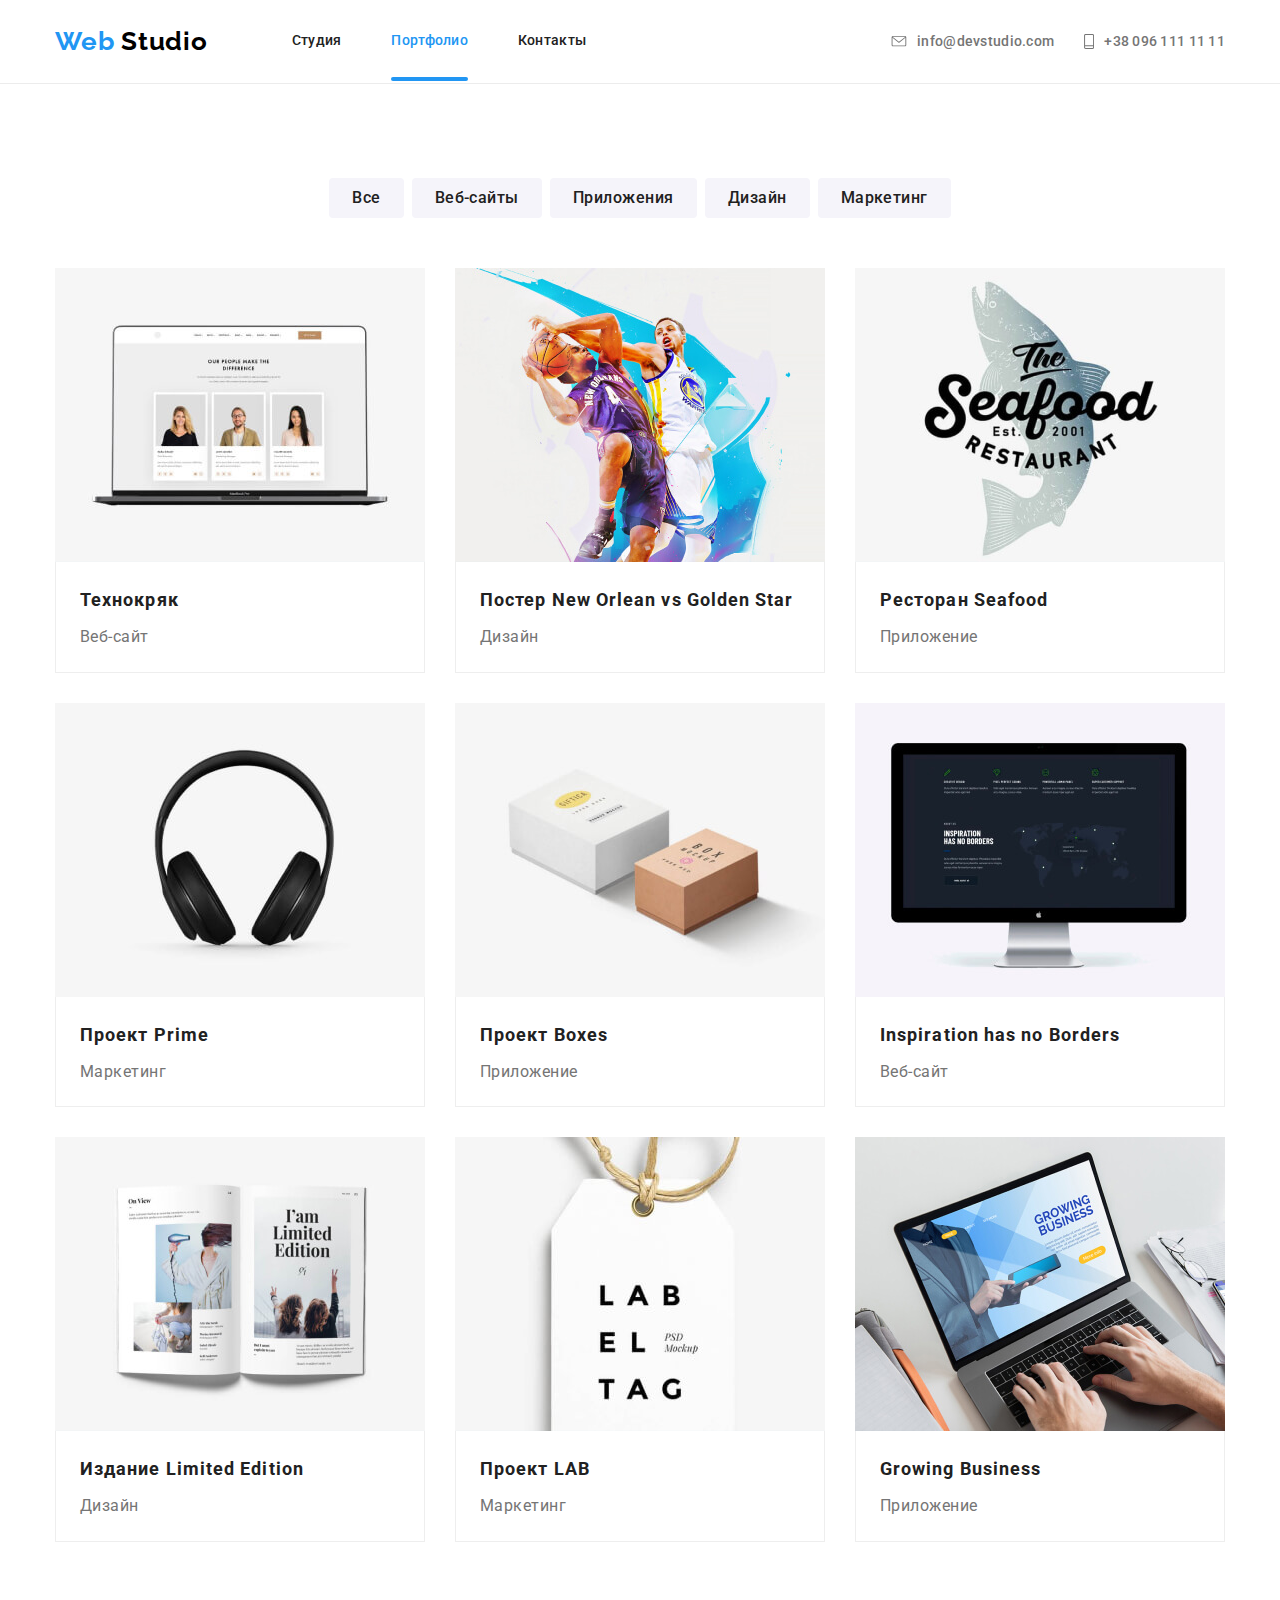
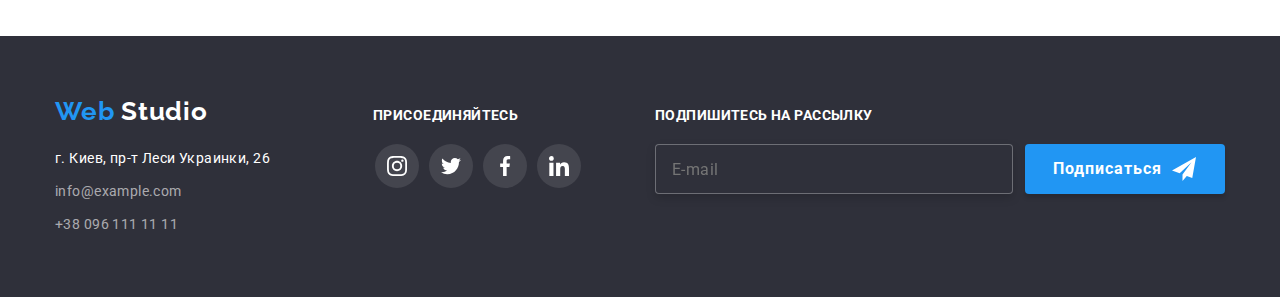
==== commit 75726982: "Адаптивна верстка сторінки Портфоліо" ====
--- a/portfolio.html
+++ b/portfolio.html
@@ -62,7 +62,7 @@
 
     <main>
     <!--Портфолио-Примеры работ-->
-    <section>
+    <section class="portfolio section">
     <div class="galery container">
         <h1 hidden> Примеры работ фильтр </h1>
         <ul class="button-list list">
@@ -81,7 +81,7 @@
         <ul class="portfolio-galery list">
             <li class="portfolio-galery-list">
                 <a class="galery-link link" href="">
-                 <div class="portfolio-galery-img">
+                 <div class="portfolio-galery-img img">
                     <img class="galery-img" srcset="./images/portfolio/portfolio-1.jpg 1x, ./images/portfolio/portfolio-1.jpg 2x" 
                     src="./images/portfolio/portfolio-1.jpg" alt="три человека на карточках">
                     <p class="overlay-portfolio-text">Технокряк это современная площадка распространения коронавируса. Компании используют эту платформу для цифрового шпионажа и атак на защищённые сервера конкурентов.</p>
@@ -94,7 +94,7 @@
             </li>
             <li class="portfolio-galery-list">
                 <a class="galery-link link" href="">
-                 <div class="portfolio-galery-img">  
+                 <div class="portfolio-galery-img img">  
                    <img class="galery-img"  srcset="./images/portfolio/portfolio-2.jpg 1x, ./images/portfolio/portfolio-2.jpg 2x"
                    src="./images/portfolio/portfolio-2.jpg" alt="два баскетболиста">
                    <p class="overlay-portfolio-text">Технокряк это современная площадка распространения коронавируса. Компании используют эту платформу для цифрового шпионажа и атак на защищённые сервера конкурентов.</p>
--- a/css/main.min.css
+++ b/css/main.min.css
@@ -1,2 +1,2 @@
-/*! normalize.css v8.0.1 | MIT License | github.com/necolas/normalize.css */html{line-height:1.15;-webkit-text-size-adjust:100%}body{margin:0}main{display:block}h1{font-size:2em;margin:0.67em 0}hr{box-sizing:content-box;height:0;overflow:visible}pre{font-family:monospace, monospace;font-size:1em}a{background-color:transparent}abbr[title]{border-bottom:none;text-decoration:underline;text-decoration:underline dotted}b,strong{font-weight:bolder}code,kbd,samp{font-family:monospace, monospace;font-size:1em}small{font-size:80%}sub,sup{font-size:75%;line-height:0;position:relative;vertical-align:baseline}sub{bottom:-0.25em}sup{top:-0.5em}img{border-style:none}button,input,optgroup,select,textarea{font-family:inherit;font-size:100%;line-height:1.15;margin:0}button,input{overflow:visible}button,select{text-transform:none}button,[type="button"],[type="reset"],[type="submit"]{-webkit-appearance:button}button::-moz-focus-inner,[type="button"]::-moz-focus-inner,[type="reset"]::-moz-focus-inner,[type="submit"]::-moz-focus-inner{border-style:none;padding:0}button:-moz-focusring,[type="button"]:-moz-focusring,[type="reset"]:-moz-focusring,[type="submit"]:-moz-focusring{outline:1px dotted ButtonText}fieldset{padding:0.35em 0.75em 0.625em}legend{box-sizing:border-box;color:inherit;display:table;max-width:100%;padding:0;white-space:normal}progress{vertical-align:baseline}textarea{overflow:auto}[type="checkbox"],[type="radio"]{box-sizing:border-box;padding:0}[type="number"]::-webkit-inner-spin-button,[type="number"]::-webkit-outer-spin-button{height:auto}[type="search"]{-webkit-appearance:textfield;outline-offset:-2px}[type="search"]::-webkit-search-decoration{-webkit-appearance:none}::-webkit-file-upload-button{-webkit-appearance:button;font:inherit}details{display:block}summary{display:list-item}template{display:none}[hidden]{display:none}.logo,.logo-web{font-family:"Raleway",sans-serif;font-style:normal;font-weight:700;font-size:24px;line-height:1.19;letter-spacing:0.03em}.footer-list-link,.footer-list-linkm{font-style:normal;font-weight:400;font-size:14px;line-height:1.71;letter-spacing:0.03em}html{box-sizing:border-box}*,*::before,*::after{box-sizing:inherit;margin:0;padding:0}body{background-color:#fff;font-family:"Roboto",sans-serif;font-size:14px;color:#212121}h1{margin:0}img{display:block}.link{text-decoration:none;display:block}.list{list-style:none}.container{padding-left:15px;padding-right:15px}@media screen and (min-width: 480px){.container{width:480px;margin:0 auto}}@media screen and (min-width: 768px){.container{width:768px;padding-left:15px;padding-right:15px}}@media screen and (min-width: 1200px){.container{width:1200px;padding-left:15px;padding-right:15px}}.section{padding-top:60px;padding-bottom:60px}@media screen and (min-width: 1200px){.section{padding-top:94px;padding-bottom:94px}}.section-title{font-weight:700;font-size:28px;line-height:1.18;text-align:center;letter-spacing:0.03em;color:#212121;margin-bottom:30px}@media screen and (min-width: 1200px){.section-title{margin-bottom:50px;font-size:36px;line-height:1.17}}.social{display:flex;justify-content:space-between;max-width:206px;margin-left:auto;margin-right:auto}.social-list-item:not(:last-child){margin-right:10px}.social-list-item-link{display:flex;justify-content:center;align-items:center;width:44px;height:44px;border-radius:50%;background-color:#fff;background-position:center;background-repeat:no-repeat;transition:background-color 250ms cubic-bezier(0.4, 0, 0.2, 1)}.social-list-item-link:hover,.social-list-item-link:focus{background-color:#2196F3}.icon-social-list-item{width:20px;height:20px;fill:#afb1b8;transition:fill 250ms cubic-bezier(0.4, 0, 0.2, 1)}.icon-social-list-link:hover,.icon-social-list-link:focus{background-color:#2196F3}.social-list-item-link:hover .icon-social-list-item{fill:#fff}.backdrop{position:fixed;top:0;left:0;width:100%;height:100%;background-color:rgba(0,0,0,0.2)}.backdrop.is-hidden{opacity:0;pointer-events:none}.modal-form{position:absolute;top:50%;left:50%;transform:translate(-50%, -50%);height:609px;width:450px;padding:40px;background-color:#fff;box-shadow:0px 1px 3px rgba(0,0,0,0.12),0px 1px 1px rgba(0,0,0,0.14),0px 2px 1px rgba(0,0,0,0.2);border-radius:4px;transition:transform 250ms cubic-bezier(0.4, 0, 0.2, 1)}@media screen and (min-width: 1200px){.modal-form{height:581px;width:528px}}.modal-form-title{margin-bottom:30px;font-size:20px;line-height:1.5;text-align:center;letter-spacing:0.03em}@media screen and (min-width: 1200px){.modal-form-title{line-height:1.15}}.modal-form-input-wrapper{position:relative}.modal-form-input{width:448px;height:40px;padding-left:42px;border:1px solid rgba(33,33,33,0.2);border-radius:4px;cursor:pointer;margin-bottom:28px;outline:transparent;transition:border 250ms cubic-bezier(0.4, 0, 0.2, 1)}.modal-form-label{position:absolute;top:12px;left:42px;color:#757575;transition:transform 250ms cubic-bezier(0.4, 0, 0.2, 1),color 250ms cubic-bezier(0.4, 0, 0.2, 1),font-size 250ms cubic-bezier(0.4, 0, 0.2, 1),line-height 250ms cubic-bezier(0.4, 0, 0.2, 1)}.modal-form-input:focus+.modal-form-label,.modal-form-input:not(:placeholder-shown)+.modal-form-label{transform:translate(-30px, -30px);color:#2196F3;font-size:12px;line-height:1.17}.icon-form-modal{position:absolute;top:11px;left:16px;transition:fill 250ms cubic-bezier(0.4, 0, 0.2, 1)}.modal-form-input:focus ~ .icon-form-modal{fill:#2196F3}.modal-form-textarea{width:448px;height:120px;border:1px solid rgba(33,33,33,0.2);border-radius:4px;cursor:pointer;margin-bottom:20px;padding:12px 16px;outline:transparent;transition:border 250ms cubic-bezier(0.4, 0, 0.2, 1)}.modal-form-label-textarea{position:absolute;top:12px;left:16px;color:#757575;transition:transform 250ms cubic-bezier(0.4, 0, 0.2, 1),color 250ms cubic-bezier(0.4, 0, 0.2, 1),font-size 250ms cubic-bezier(0.4, 0, 0.2, 1),line-height 250ms cubic-bezier(0.4, 0, 0.2, 1)}.modal-form-textarea:focus+.modal-form-label-textarea,.modal-form-textarea:not(:placeholder-shown)+.modal-form-label-textarea{transform:translate(-5px, -30px);color:#2196F3;font-size:12px;line-height:1.17}.modal-form-input:focus,.modal-form-textarea:focus{border:1px solid #2196F3}.modal-close{display:flex;justify-content:center;align-items:center;position:absolute;top:8px;right:8px;width:30px;height:30px;border:1px solid rgba(0,0,0,0.1);background:#ffffff;border-radius:50%;cursor:pointer}.modal-close:hover .icon-but-close{fill:#2196F3;transition:fill 250ms cubic-bezier(0.4, 0, 0.2, 1)}.modal-form-option-label{display:flex;align-items:center;margin-bottom:30px;padding-left:11px}.modal-form-option-span{font-size:14px;color:#757575;line-height:1.71;letter-spacing:0.03em}.modal-form-option-span a{color:#2196F3}.modal-form-checbox{position:absolute;width:1px;height:1px;margin:-1px;border:0;padding:0;clip:rect(0 0 0 0);overflow:hidden}.checkbox{display:flex}.modal-form-custom-checkbox{display:inline-block;width:15px;height:15px;margin-right:8px;border:2px solid #212121;border-radius:2px}.modal-form-checbox:checked+.modal-form-custom-checkbox{background-color:#2196F3;border-color:#2196F3;background-image:url("../images/vector.svg")}.form-button{display:flex;align-items:center;width:200px;height:50px;padding:10px 55px;margin-left:auto;margin-right:auto;background-color:#2196F3;font-weight:700;font-size:16px;line-height:1.87;letter-spacing:0.06em;color:#fff;box-shadow:0px 4px 4px rgba(0,0,0,0.15);border:transparent;border-radius:4px;cursor:pointer}@media screen and (min-width: 1200px){.footer-podpiska-form{display:flex}}.input-email{height:50px;padding-left:16px;padding-right:16px;width:100%;font-size:16px;line-height:1.25;letter-spacing:0.03em;color:rgba(255,255,255,0.6);background:#2F303A;border:1px solid rgba(255,255,255,0.3);filter:drop-shadow(0px 4px 4px rgba(0,0,0,0.15));border-radius:4px}@media screen and (min-width: 768px){.input-email{width:450px;margin-left:calc((100% - 450px) / 2)}}@media screen and (min-width: 1200px){.input-email{width:358px;margin-left:0;margin-right:12px}}@media screen and (max-width: 1199px){.input-email{margin-bottom:20px}}.icon-subscribe-button-footer{width:24px;height:24px;margin-left:10px;fill:#fff}.subscribe-button{display:flex;align-items:center;width:200px;height:50px;padding:10px 28px;font-family:"Roboto",sans-serif;font-weight:700;font-size:16px;line-height:1.88;letter-spacing:0.06em;cursor:pointer;color:#fff;background-color:#2196F3;box-shadow:0px 4px 4px rgba(0,0,0,0.15);border-radius:4px;border:none}@media screen and (max-width: 1199px){.subscribe-button{margin-left:calc((100% - 200px) / 2)}}.header{border-bottom:1px solid #ECECEC;position:relative}.header .container{display:flex;align-items:center;justify-content:space-between}@media screen and (max-width: 767px){.header{padding-top:10px;padding-bottom:10px;max-width:480px;margin:0 auto}.menu-btn{position:relative;width:40px;height:40px;background-color:transparent;border:none;z-index:100;cursor:pointer}.menu-btn.is-open .icon-close{display:block}.menu-btn.is-open .icon-menu{display:none}.menu-btn:hover,.menu-btn:focus{fill:#2196F3}.icon-close{display:none}.menu-wrapper{display:none;position:absolute;top:100%;width:100%;left:0;padding-top:60px;padding-bottom:60px;text-align:center;background-color:#fff}.menu-wrapper.is-open{display:block}.logo{padding-top:6px;padding-bottom:6px}.navigation-list{display:flex;flex-direction:column;align-items:center;margin-bottom:60px}.navigation-list-item:not(:last-child){margin-bottom:40px}.navigation-list-link{display:inline-block;justify-content:center;align-items:center;font-size:18px;line-height:1.17;padding-bottom:8px}.address-list{display:flex;flex-direction:column;align-items:center}.address-list-item-link{font-size:18px;line-height:1.17}.address-list-item:not(:last-child){margin-bottom:16px}}@media screen and (min-width: 768px){.menu-btn{display:none}.menu-wrapper{display:flex}.logo{padding-top:26px;padding-bottom:26px}.navigation-list{display:flex}.navigation-list-item:not(:last-child){margin-right:50px}.navigation-list-link{padding-top:32px;padding-bottom:32px;align-items:center;font-size:14px;line-height:1.14}.header-address{padding-top:21px;padding-bottom:18px;margin-left:84px}.address-list-item-link{font-size:12px;line-height:1.17}.address-list-item:not(:last-child){margin-bottom:10px}}@media screen and (min-width: 1200px){.logo{padding-top:26px;padding-bottom:26px;font-size:26px}.logo-web{font-size:26px}.header-address{padding-top:32px;padding-bottom:32px;margin-left:0}.menu-wrapper{display:flex;align-items:center;justify-content:space-between}.navigation{margin-right:305px}.header .address-list{display:flex}.address-list-item-link{font-size:14px;line-height:1.17}.address-list-item:not(:last-child){margin-right:30px;margin-bottom:0}}.logo{color:#000000}.logo-web{color:#2196F3}.navigation-list-link{display:inline-block;align-items:center;font-style:normal;font-weight:500;letter-spacing:0.02em;color:#212121;transition:color 250ms cubic-bezier(0.4, 0, 0.2, 1)}.navigation-list-link:hover,.navigation-list-link:focus{color:#2196F3;fill:#2196F3}.current{position:relative;color:#2196F3}.current::after{position:absolute;display:inline-block;bottom:0;left:0;content:"";width:100%;height:4px;background-color:#2196F3;border-radius:2px}.address-list{align-items:center;font-style:normal;font-weight:500;line-height:1.14;letter-spacing:0.02em}.address-list-item-link{display:flex;align-items:center;color:#757575;transition:color 250ms cubic-bezier(0.4, 0, 0.2, 1)}.address-list-item-link:hover,.address-list-item-link:focus{color:#2196F3;fill:#2196F3}.address-list-item-link:hover .icon-envelope-header,.address-list-item-link:focus .icon-envelope-header,.address-list-item-link:hover .icon-vector-header,.address-list-item-link:focus .icon-vector-header{color:#2196F3;fill:#2196F3}.icon-envelope-header{margin-right:10px;fill:#757575}.icon-vector-header{margin-right:10px;fill:#757575}.hero{margin:0 auto;padding-top:118px;padding-bottom:118px;text-align:center;background-repeat:no-repeat;background-position:center;background-size:cover}@media screen and (max-width: 767px){.hero{max-width:480px;background-image:linear-gradient(to right, rgba(47,48,58,0.4), rgba(47,48,58,0.4)),url("../images/header/header-mob.jpg")}}@media screen and (min-device-pixel-ratio: 2), screen and (min-resolution: 192dpi), screen and (min-resolution: 2dppx), screen and (min-width: 320px){.hero{background-image:linear-gradient(to right, rgba(47,48,58,0.4), rgba(47,48,58,0.4)),url("../images/header/header-mob@2x.jpg")}}@media screen and (min-width: 768px){.hero{width:768px;background-image:linear-gradient(to right, rgba(47,48,58,0.4), rgba(47,48,58,0.4)),url("../images/header/header-tablet.jpg")}}@media screen and (min-device-pixel-ratio: 2), screen and (min-resolution: 192dpi), screen and (min-resolution: 2dppx), screen and (min-width: 768px){.hero{background-image:linear-gradient(to right, rgba(47,48,58,0.4), rgba(47,48,58,0.4)),url("../images/header/header-tablet@2x.jpg")}}@media screen and (min-width: 1200px){.hero{max-width:1600px;width:100%;padding-top:200px;padding-bottom:200px;background-image:linear-gradient(to right, rgba(47,48,58,0.4), rgba(47,48,58,0.4)),url("../images/header/header-desktop.jpg")}}@media screen and (min-device-pixel-ratio: 2), screen and (min-resolution: 192dpi), screen and (min-resolution: 2dppx), screen and (min-width: 1200px){.hero{background-image:linear-gradient(to right, rgba(47,48,58,0.4), rgba(47,48,58,0.4)),url("../images/header/header-desktop@2x.jpg")}}.hero-title{margin-bottom:30px;margin-left:auto;margin-right:auto;font-style:normal;font-weight:900;font-size:26px;line-height:1.62;text-align:center;letter-spacing:0.06em;text-transform:uppercase;color:#fff}@media screen and (min-width: 1200px){.hero-title{width:696px;font-size:44px;line-height:1.36}}.hero-button{display:block;margin-left:auto;margin-right:auto;padding:10px 32px;cursor:pointer;font-weight:700;font-size:16px;line-height:1.86;align-items:center;text-align:center;letter-spacing:0.06em;color:#fff;background-color:#2196F3;border-radius:4px;border:1px solid transparent}.us-list{display:flex;flex-wrap:wrap}@media screen and (min-width: 1200px){.us-list{display:flex;justify-content:space-between}}@media screen and (min-width: 1200px){.us-list-item{width:calc((100% - 90px) / 4)}.us-list-item:not(:last-child){margin-right:30px}}@media screen and (max-width: 767px){.us-list-item:not(:last-child){margin-bottom:30px}}@media screen and (min-width: 768px) and (max-width: 1199px){.us-list-item{width:calc((100% - 30px) / 2)}.us-list-item:not(:nth-last-child(-n+2)){margin-bottom:30px}.us-list-item:not(:nth-child(2n)){margin-right:30px}}.us-list-icon{display:flex;height:120px;border-radius:4px;justify-content:center;align-items:center;background-color:#F5F4FA;margin-bottom:30px}.us-list-icon-svg{width:70px;height:70px}.description{font-weight:700;font-size:14px;line-height:1.14;letter-spacing:0.03em;text-transform:uppercase;color:#212121;margin-bottom:10px}@media screen and (max-width: 767px){.description{text-align:center}}.text{font-weight:400;font-size:14px;line-height:1.71;letter-spacing:0.03em;color:#757575}@media screen and (max-width: 1199px){.what{display:none}}.what{padding-bottom:94px}.we-do{display:flex;justify-content:space-between}.we-title{position:relative}.we-title:not(:last-child){margin-right:30px;position:relative}.text-title{font-weight:700;font-size:14px;line-height:1.14;text-align:center;letter-spacing:0.03em;text-transform:uppercase;color:#fff;background-color:rgba(47,48,58,0.8);padding-top:27px;padding-bottom:27px;position:absolute;bottom:0;left:0;width:100%}.comand{background:#F5F4FA}@media screen and (min-width: 768px){.comand-list{display:flex;align-items:initial;justify-content:space-between;flex-wrap:wrap}}.comand-list-item{background-color:#fff;box-shadow:0px 2px 1px rgba(0,0,0,0.2),0px 1px 1px rgba(0,0,0,0.14),0px 1px 3px rgba(0,0,0,0.12);border-radius:0px 0px 4px 4px}@media screen and (min-width: 768px){.comand-list-item{width:calc((100% - 30px) / 2)}}@media screen and (min-width: 1200px){.comand-list-item{width:calc((100% - 90px) / 4)}}@media screen and (max-width: 767px){.comand-list-item:not(:last-child){margin-bottom:30px}}@media screen and (min-width: 768px) and (max-width: 1199px){.comand-list-item:not(:nth-last-child(-n+2)){margin-bottom:30px}}@media screen and (min-width: 480px){.comand-list-item-img{width:450px;height:460px}}@media screen and (min-width: 768px){.comand-list-item-img{width:354px;height:374px}}@media screen and (min-width: 1200px){.comand-list-item-img{width:270px;height:260px}}.team-title{font-weight:500;font-size:16px;line-height:1.19;text-align:center;letter-spacing:0.03em;color:#212121;margin-bottom:10px}.team-text{font-weight:400;font-size:16px;line-height:1.19;text-align:center;letter-spacing:0.03em;color:#757575;margin-bottom:16px}.team-content{padding-top:30px;padding-bottom:24px;padding-left:15px;padding-right:15px}.client-list{display:flex}@media screen and (max-width: 1199px){.client-list{flex-wrap:wrap;justify-content:space-between;align-items:center}}.client-list{flex-wrap:wrap}.client-list-item{width:calc((100% - 30px) / 2)}@media screen and (min-width: 768px){.client-list-item{width:calc((100% - 60px) / 3)}}@media screen and (min-width: 1200px){.client-list-item{width:calc((100% - 150px) / 6)}}@media screen and (max-width: 767px){.client-list-item:not(:nth-last-child(-n+2)){margin-bottom:30px}}@media screen and (min-width: 768px) and (max-width: 1199px){.client-list-item:not(:nth-last-child(-n+3)){margin-bottom:30px}}@media screen and (min-width: 1200px){.client-list-item:not(:last-child){margin-right:30px}}.client-link{display:flex;justify-content:center;align-items:center;height:90px;border:1px solid #afb1b8;border-radius:4px;justify-content:center;fill:#afb1b8;transition:fill 250ms cubic-bezier(0.4, 0, 0.2, 1),border-color 250ms cubic-bezier(0.4, 0, 0.2, 1)}.client-link:hover{border-color:#2196F3;fill:#2196F3}.footer{background-color:#2F303A;padding-top:60px;padding-bottom:60px}.footer .logo{color:#fff;margin-bottom:20px;display:block;padding-top:0;padding-bottom:0}@media screen and (max-width: 1199px){.footer .logo{text-align:center}}@media screen and (min-width: 768px){.footer-content{display:flex;align-items:baseline;justify-content:center}}@media screen and (min-width: 768px) and (max-width: 1199px){.footer-content{flex-wrap:wrap;justify-content:center;padding-left:76px;padding-right:89px}}@media screen and (max-width: 1199px){.footer .address{margin-bottom:60px;text-align:center}}@media screen and (min-width: 1200px){.footer .address{display:block}}.footer .address-list-item:not(:last-child){margin-bottom:8px}@media screen and (min-width: 1200px){.footer .address-list-item:not(:last-child){margin-bottom:9px}}@media screen and (max-width: 479px){.footer-text-social{width:209px;margin-right:auto;margin-left:auto}}@media screen and (min-width: 480px) and (max-width: 767px){.footer-text-social{margin-bottom:60px}}@media screen and (min-width: 768px) and (max-width: 1199px){.footer-text-social{margin-left:auto;margin-right:0}}@media screen and (min-width: 1200px){.footer-text-social{width:209px;margin-right:auto;margin-left:auto}}.footer-list-link{color:#fff}.footer-list-linkm{color:rgba(255,255,255,0.6)}.footer-text{font-weight:700;font-size:14px;line-height:1.14;letter-spacing:0.03em;text-transform:uppercase;color:#fff;margin-bottom:20px}@media screen and (max-width: 1199px){.footer-text{text-align:center}}.footer-social{display:flex;justify-content:space-between;max-width:206px;margin-left:auto;margin-right:auto}.footer-social-list:not(:last-child){margin-right:10px}.icon-social-list-link{display:flex;justify-content:center;align-items:center;width:44px;height:44px;border-radius:50%;background-color:rgba(255,255,255,0.1);background-position:center;background-repeat:no-repeat}.icon-social-list-footer{width:20px;height:20px;fill:#fff}.button-list{display:flex;justify-content:center;padding-bottom:50px;padding-top:94px}.button-filtr{font-weight:500;font-size:16px;line-height:1.63;text-align:center;letter-spacing:0.03em;color:#212121;padding:6px 22px;background:#F5F4FA;border-radius:4px;border:1px solid transparent;cursor:pointer;transition:background-color 250ms cubic-bezier(0.4, 0, 0.2, 1),color 250ms cubic-bezier(0.4, 0, 0.2, 1),box-shadow 250ms cubic-bezier(0.4, 0, 0.2, 1)}.button-filtr:hover,.button-filtr:focus{color:#fff;background-color:#2196F3;box-shadow:0px 3px 1px rgba(0,0,0,0.1),0px 1px 2px rgba(0,0,0,0.08),0px 2px 2px rgba(0,0,0,0.12)}.button-list-item:not(:last-child){margin-right:8px}.portfolio-title{font-weight:700;font-size:18px;line-height:2;letter-spacing:0.06em;color:#212121}.portfolio-description{font-weight:400;font-size:16px;line-height:1.86;letter-spacing:0.03em;color:#757575}.portfolio-galery{display:flex;flex-wrap:wrap}.portfolio-galery-list{width:calc((100% - 60px) / 3);margin-right:30px;margin-bottom:30px;background:#fff;box-sizing:border-box;transition:box-shadow 250ms cubic-bezier(0.4, 0, 0.2, 1)}.portfolio-galery-list:nth-child(3n){margin-right:0}.portfolio-galery-list:nth-last-child(-n+3){margin-bottom:0}.portfolio-galery-list:hover,.portfolio-galery-list:focus{box-shadow:1px 4px 6px rgba(0,0,0,0.16),0px 4px 4px rgba(0,0,0,0.06),0px 1px 1px rgba(0,0,0,0.12)}.galery{padding-bottom:94px}.galery-img{display:block;max-width:100%;height:auto}.overlay-portfolio-text{font-weight:400;font-size:18px;line-height:1.56;letter-spacing:0.03em;color:#fff;background:rgba(33,150,243,0.9);padding:63px 24px;position:absolute;top:0;right:0;width:100%;height:100%;transform:translateY(100%);transition:transform 250ms cubic-bezier(0.4, 0, 0.2, 1)}.portfolio-galery-img{position:relative;overflow:hidden}.portfolio-galery-list:hover .overlay-portfolio-text{transform:translateY(0)}.portfolio-title{margin-bottom:4px}.portfolio-title-text{padding:20px 24px;border-right:1px solid #eeeeee;border-left:1px solid #eeeeee;border-bottom:1px solid #eeeeee}
+/*! normalize.css v8.0.1 | MIT License | github.com/necolas/normalize.css */html{line-height:1.15;-webkit-text-size-adjust:100%}body{margin:0}main{display:block}h1{font-size:2em;margin:0.67em 0}hr{box-sizing:content-box;height:0;overflow:visible}pre{font-family:monospace, monospace;font-size:1em}a{background-color:transparent}abbr[title]{border-bottom:none;text-decoration:underline;text-decoration:underline dotted}b,strong{font-weight:bolder}code,kbd,samp{font-family:monospace, monospace;font-size:1em}small{font-size:80%}sub,sup{font-size:75%;line-height:0;position:relative;vertical-align:baseline}sub{bottom:-0.25em}sup{top:-0.5em}img{border-style:none}button,input,optgroup,select,textarea{font-family:inherit;font-size:100%;line-height:1.15;margin:0}button,input{overflow:visible}button,select{text-transform:none}button,[type="button"],[type="reset"],[type="submit"]{-webkit-appearance:button}button::-moz-focus-inner,[type="button"]::-moz-focus-inner,[type="reset"]::-moz-focus-inner,[type="submit"]::-moz-focus-inner{border-style:none;padding:0}button:-moz-focusring,[type="button"]:-moz-focusring,[type="reset"]:-moz-focusring,[type="submit"]:-moz-focusring{outline:1px dotted ButtonText}fieldset{padding:0.35em 0.75em 0.625em}legend{box-sizing:border-box;color:inherit;display:table;max-width:100%;padding:0;white-space:normal}progress{vertical-align:baseline}textarea{overflow:auto}[type="checkbox"],[type="radio"]{box-sizing:border-box;padding:0}[type="number"]::-webkit-inner-spin-button,[type="number"]::-webkit-outer-spin-button{height:auto}[type="search"]{-webkit-appearance:textfield;outline-offset:-2px}[type="search"]::-webkit-search-decoration{-webkit-appearance:none}::-webkit-file-upload-button{-webkit-appearance:button;font:inherit}details{display:block}summary{display:list-item}template{display:none}[hidden]{display:none}.logo,.logo-web{font-family:"Raleway",sans-serif;font-style:normal;font-weight:700;font-size:24px;line-height:1.19;letter-spacing:0.03em}.footer-list-link,.footer-list-linkm{font-style:normal;font-weight:400;font-size:14px;line-height:1.71;letter-spacing:0.03em}html{box-sizing:border-box}*,*::before,*::after{box-sizing:inherit;margin:0;padding:0}body{background-color:#fff;font-family:"Roboto",sans-serif;font-size:14px;color:#212121}h1{margin:0}img{display:block;width:100%;max-width:100%;height:auto}.link{text-decoration:none;display:block}.list{list-style:none}.container{padding-left:15px;padding-right:15px}@media screen and (min-width: 480px){.container{width:480px;margin:0 auto}}@media screen and (min-width: 768px){.container{width:768px;padding-left:15px;padding-right:15px}}@media screen and (min-width: 1200px){.container{width:1200px;padding-left:15px;padding-right:15px}}.section{padding-top:60px;padding-bottom:60px}@media screen and (min-width: 1200px){.section{padding-top:94px;padding-bottom:94px}}.section-title{font-weight:700;font-size:28px;line-height:1.18;text-align:center;letter-spacing:0.03em;color:#212121;margin-bottom:30px}@media screen and (min-width: 1200px){.section-title{margin-bottom:50px;font-size:36px;line-height:1.17}}.social{display:flex;justify-content:space-between;max-width:206px;margin-left:auto;margin-right:auto}.social-list-item:not(:last-child){margin-right:10px}.social-list-item-link{display:flex;justify-content:center;align-items:center;width:44px;height:44px;border-radius:50%;background-color:#fff;background-position:center;background-repeat:no-repeat;transition:background-color 250ms cubic-bezier(0.4, 0, 0.2, 1)}.social-list-item-link:hover,.social-list-item-link:focus{background-color:#2196F3}.icon-social-list-item{width:20px;height:20px;fill:#afb1b8;transition:fill 250ms cubic-bezier(0.4, 0, 0.2, 1)}.icon-social-list-link:hover,.icon-social-list-link:focus{background-color:#2196F3}.social-list-item-link:hover .icon-social-list-item{fill:#fff}.backdrop{position:fixed;top:0;left:0;width:100%;height:100%;background-color:rgba(0,0,0,0.2)}.backdrop.is-hidden{opacity:0;pointer-events:none}.modal-form{position:absolute;top:50%;left:50%;transform:translate(-50%, -50%);height:609px;width:450px;padding:40px;background-color:#fff;box-shadow:0px 1px 3px rgba(0,0,0,0.12),0px 1px 1px rgba(0,0,0,0.14),0px 2px 1px rgba(0,0,0,0.2);border-radius:4px;transition:transform 250ms cubic-bezier(0.4, 0, 0.2, 1)}@media screen and (min-width: 1200px){.modal-form{height:581px;width:528px}}.modal-form-title{margin-bottom:30px;font-size:20px;line-height:1.5;text-align:center;letter-spacing:0.03em}@media screen and (min-width: 1200px){.modal-form-title{line-height:1.15}}.modal-form-input-wrapper{position:relative}.modal-form-input{width:448px;height:40px;padding-left:42px;border:1px solid rgba(33,33,33,0.2);border-radius:4px;cursor:pointer;margin-bottom:28px;outline:transparent;transition:border 250ms cubic-bezier(0.4, 0, 0.2, 1)}.modal-form-label{position:absolute;top:12px;left:42px;color:#757575;transition:transform 250ms cubic-bezier(0.4, 0, 0.2, 1),color 250ms cubic-bezier(0.4, 0, 0.2, 1),font-size 250ms cubic-bezier(0.4, 0, 0.2, 1),line-height 250ms cubic-bezier(0.4, 0, 0.2, 1)}.modal-form-input:focus+.modal-form-label,.modal-form-input:not(:placeholder-shown)+.modal-form-label{transform:translate(-30px, -30px);color:#2196F3;font-size:12px;line-height:1.17}.icon-form-modal{position:absolute;top:11px;left:16px;transition:fill 250ms cubic-bezier(0.4, 0, 0.2, 1)}.modal-form-input:focus ~ .icon-form-modal{fill:#2196F3}.modal-form-textarea{width:448px;height:120px;border:1px solid rgba(33,33,33,0.2);border-radius:4px;cursor:pointer;margin-bottom:20px;padding:12px 16px;outline:transparent;transition:border 250ms cubic-bezier(0.4, 0, 0.2, 1)}.modal-form-label-textarea{position:absolute;top:12px;left:16px;color:#757575;transition:transform 250ms cubic-bezier(0.4, 0, 0.2, 1),color 250ms cubic-bezier(0.4, 0, 0.2, 1),font-size 250ms cubic-bezier(0.4, 0, 0.2, 1),line-height 250ms cubic-bezier(0.4, 0, 0.2, 1)}.modal-form-textarea:focus+.modal-form-label-textarea,.modal-form-textarea:not(:placeholder-shown)+.modal-form-label-textarea{transform:translate(-5px, -30px);color:#2196F3;font-size:12px;line-height:1.17}.modal-form-input:focus,.modal-form-textarea:focus{border:1px solid #2196F3}.modal-close{display:flex;justify-content:center;align-items:center;position:absolute;top:8px;right:8px;width:30px;height:30px;border:1px solid rgba(0,0,0,0.1);background:#ffffff;border-radius:50%;cursor:pointer}.modal-close:hover .icon-but-close{fill:#2196F3;transition:fill 250ms cubic-bezier(0.4, 0, 0.2, 1)}.modal-form-option-label{display:flex;align-items:center;margin-bottom:30px;padding-left:11px}.modal-form-option-span{font-size:14px;color:#757575;line-height:1.71;letter-spacing:0.03em}.modal-form-option-span a{color:#2196F3}.modal-form-checbox{position:absolute;width:1px;height:1px;margin:-1px;border:0;padding:0;clip:rect(0 0 0 0);overflow:hidden}.checkbox{display:flex}.modal-form-custom-checkbox{display:inline-block;width:15px;height:15px;margin-right:8px;border:2px solid #212121;border-radius:2px}.modal-form-checbox:checked+.modal-form-custom-checkbox{background-color:#2196F3;border-color:#2196F3;background-image:url("../images/vector.svg")}.form-button{display:flex;align-items:center;width:200px;height:50px;padding:10px 55px;margin-left:auto;margin-right:auto;background-color:#2196F3;font-weight:700;font-size:16px;line-height:1.87;letter-spacing:0.06em;color:#fff;box-shadow:0px 4px 4px rgba(0,0,0,0.15);border:transparent;border-radius:4px;cursor:pointer}@media screen and (min-width: 1200px){.footer-podpiska-form{display:flex}}.input-email{height:50px;padding-left:16px;padding-right:16px;width:100%;font-size:16px;line-height:1.25;letter-spacing:0.03em;color:rgba(255,255,255,0.6);background:#2F303A;border:1px solid rgba(255,255,255,0.3);filter:drop-shadow(0px 4px 4px rgba(0,0,0,0.15));border-radius:4px}@media screen and (min-width: 768px){.input-email{width:450px;margin-left:calc((100% - 450px) / 2)}}@media screen and (min-width: 1200px){.input-email{width:358px;margin-left:0;margin-right:12px}}@media screen and (max-width: 1199px){.input-email{margin-bottom:20px}}.icon-subscribe-button-footer{width:24px;height:24px;margin-left:10px;fill:#fff}.subscribe-button{display:flex;align-items:center;width:200px;height:50px;padding:10px 28px;font-family:"Roboto",sans-serif;font-weight:700;font-size:16px;line-height:1.88;letter-spacing:0.06em;cursor:pointer;color:#fff;background-color:#2196F3;box-shadow:0px 4px 4px rgba(0,0,0,0.15);border-radius:4px;border:none}@media screen and (max-width: 1199px){.subscribe-button{margin-left:calc((100% - 200px) / 2)}}.header{border-bottom:1px solid #ECECEC;position:relative}.header .container{display:flex;align-items:center;justify-content:space-between}@media screen and (max-width: 767px){.header{padding-top:10px;padding-bottom:10px;max-width:480px;margin:0 auto}.menu-btn{position:relative;width:40px;height:40px;background-color:transparent;border:none;z-index:100;cursor:pointer}.menu-btn.is-open .icon-close{display:block}.menu-btn.is-open .icon-menu{display:none}.menu-btn:hover,.menu-btn:focus{fill:#2196F3}.icon-close{display:none}.menu-wrapper{display:none;position:absolute;top:100%;width:100%;left:0;padding-top:60px;padding-bottom:60px;text-align:center;background-color:#fff}.menu-wrapper.is-open{display:block}.logo{padding-top:6px;padding-bottom:6px}.navigation-list{display:flex;flex-direction:column;align-items:center;margin-bottom:60px}.navigation-list-item:not(:last-child){margin-bottom:40px}.navigation-list-link{display:inline-block;justify-content:center;align-items:center;font-size:18px;line-height:1.17;padding-bottom:8px}.address-list{display:flex;flex-direction:column;align-items:center}.address-list-item-link{font-size:18px;line-height:1.17}.address-list-item:not(:last-child){margin-bottom:16px}}@media screen and (min-width: 768px){.menu-btn{display:none}.menu-wrapper{display:flex}.logo{padding-top:26px;padding-bottom:26px}.navigation-list{display:flex}.navigation-list-item:not(:last-child){margin-right:50px}.navigation-list-link{padding-top:32px;padding-bottom:32px;align-items:center;font-size:14px;line-height:1.14}.header-address{padding-top:21px;padding-bottom:18px;margin-left:84px}.address-list-item-link{font-size:12px;line-height:1.17}.address-list-item:not(:last-child){margin-bottom:10px}}@media screen and (min-width: 1200px){.logo{padding-top:26px;padding-bottom:26px;font-size:26px}.logo-web{font-size:26px}.header-address{padding-top:32px;padding-bottom:32px;margin-left:0}.menu-wrapper{display:flex;align-items:center;justify-content:space-between}.navigation{margin-right:305px}.header .address-list{display:flex}.address-list-item-link{font-size:14px;line-height:1.17}.address-list-item:not(:last-child){margin-right:30px;margin-bottom:0}}.logo{color:#000000}.logo-web{color:#2196F3}.navigation-list-link{display:inline-block;align-items:center;font-style:normal;font-weight:500;letter-spacing:0.02em;color:#212121;transition:color 250ms cubic-bezier(0.4, 0, 0.2, 1)}.navigation-list-link:hover,.navigation-list-link:focus{color:#2196F3;fill:#2196F3}.current{position:relative;color:#2196F3}.current::after{position:absolute;display:inline-block;bottom:0;left:0;content:"";width:100%;height:4px;background-color:#2196F3;border-radius:2px}.address-list{align-items:center;font-style:normal;font-weight:500;line-height:1.14;letter-spacing:0.02em}.address-list-item-link{display:flex;align-items:center;color:#757575;transition:color 250ms cubic-bezier(0.4, 0, 0.2, 1)}.address-list-item-link:hover,.address-list-item-link:focus{color:#2196F3;fill:#2196F3}.address-list-item-link:hover .icon-envelope-header,.address-list-item-link:focus .icon-envelope-header,.address-list-item-link:hover .icon-vector-header,.address-list-item-link:focus .icon-vector-header{color:#2196F3;fill:#2196F3}.icon-envelope-header{margin-right:10px;fill:#757575}.icon-vector-header{margin-right:10px;fill:#757575}.hero{margin:0 auto;padding-top:118px;padding-bottom:118px;text-align:center;background-repeat:no-repeat;background-position:center;background-size:cover}@media screen and (max-width: 767px){.hero{max-width:480px;background-image:linear-gradient(to right, rgba(47,48,58,0.4), rgba(47,48,58,0.4)),url("../images/header/header-mob.jpg")}}@media screen and (min-device-pixel-ratio: 2), screen and (min-resolution: 192dpi), screen and (min-resolution: 2dppx), screen and (min-width: 320px){.hero{background-image:linear-gradient(to right, rgba(47,48,58,0.4), rgba(47,48,58,0.4)),url("../images/header/header-mob@2x.jpg")}}@media screen and (min-width: 768px){.hero{width:768px;background-image:linear-gradient(to right, rgba(47,48,58,0.4), rgba(47,48,58,0.4)),url("../images/header/header-tablet.jpg")}}@media screen and (min-device-pixel-ratio: 2), screen and (min-resolution: 192dpi), screen and (min-resolution: 2dppx), screen and (min-width: 768px){.hero{background-image:linear-gradient(to right, rgba(47,48,58,0.4), rgba(47,48,58,0.4)),url("../images/header/header-tablet@2x.jpg")}}@media screen and (min-width: 1200px){.hero{max-width:1600px;width:100%;padding-top:200px;padding-bottom:200px;background-image:linear-gradient(to right, rgba(47,48,58,0.4), rgba(47,48,58,0.4)),url("../images/header/header-desktop.jpg")}}@media screen and (min-device-pixel-ratio: 2), screen and (min-resolution: 192dpi), screen and (min-resolution: 2dppx), screen and (min-width: 1200px){.hero{background-image:linear-gradient(to right, rgba(47,48,58,0.4), rgba(47,48,58,0.4)),url("../images/header/header-desktop@2x.jpg")}}.hero-title{margin-bottom:30px;margin-left:auto;margin-right:auto;font-style:normal;font-weight:900;font-size:26px;line-height:1.62;text-align:center;letter-spacing:0.06em;text-transform:uppercase;color:#fff}@media screen and (min-width: 1200px){.hero-title{width:696px;font-size:44px;line-height:1.36}}.hero-button{display:block;margin-left:auto;margin-right:auto;padding:10px 32px;cursor:pointer;font-weight:700;font-size:16px;line-height:1.86;align-items:center;text-align:center;letter-spacing:0.06em;color:#fff;background-color:#2196F3;border-radius:4px;border:1px solid transparent}.us-list{display:flex;flex-wrap:wrap}@media screen and (min-width: 1200px){.us-list{display:flex;justify-content:space-between}}@media screen and (min-width: 1200px){.us-list-item{width:calc((100% - 90px) / 4)}.us-list-item:not(:last-child){margin-right:30px}}@media screen and (max-width: 767px){.us-list-item:not(:last-child){margin-bottom:30px}}@media screen and (min-width: 768px) and (max-width: 1199px){.us-list-item{width:calc((100% - 30px) / 2)}.us-list-item:not(:nth-last-child(-n+2)){margin-bottom:30px}.us-list-item:not(:nth-child(2n)){margin-right:30px}}.us-list-icon{display:flex;height:120px;border-radius:4px;justify-content:center;align-items:center;background-color:#F5F4FA;margin-bottom:30px}.us-list-icon-svg{width:70px;height:70px}.description{font-weight:700;font-size:14px;line-height:1.14;letter-spacing:0.03em;text-transform:uppercase;color:#212121;margin-bottom:10px}@media screen and (max-width: 767px){.description{text-align:center}}.text{font-weight:400;font-size:14px;line-height:1.71;letter-spacing:0.03em;color:#757575}@media screen and (max-width: 1199px){.what{display:none}}.what{padding-bottom:94px}.we-do{display:flex;justify-content:space-between}.we-title{position:relative}.we-title:not(:last-child){margin-right:30px;position:relative}.text-title{font-weight:700;font-size:14px;line-height:1.14;text-align:center;letter-spacing:0.03em;text-transform:uppercase;color:#fff;background-color:rgba(47,48,58,0.8);padding-top:27px;padding-bottom:27px;position:absolute;bottom:0;left:0;width:100%}.comand{background:#F5F4FA}@media screen and (min-width: 768px){.comand-list{display:flex;align-items:initial;justify-content:space-between;flex-wrap:wrap}}.comand-list-item{background-color:#fff;box-shadow:0px 2px 1px rgba(0,0,0,0.2),0px 1px 1px rgba(0,0,0,0.14),0px 1px 3px rgba(0,0,0,0.12);border-radius:0px 0px 4px 4px}@media screen and (min-width: 768px){.comand-list-item{width:calc((100% - 30px) / 2)}}@media screen and (min-width: 1200px){.comand-list-item{width:calc((100% - 90px) / 4)}}@media screen and (max-width: 767px){.comand-list-item:not(:last-child){margin-bottom:30px}}@media screen and (min-width: 768px) and (max-width: 1199px){.comand-list-item:not(:nth-last-child(-n+2)){margin-bottom:30px}}@media screen and (min-width: 480px){.comand-list-item-img{width:450px;height:460px}}@media screen and (min-width: 768px){.comand-list-item-img{width:354px;height:374px}}@media screen and (min-width: 1200px){.comand-list-item-img{width:270px;height:260px}}.team-title{font-weight:500;font-size:16px;line-height:1.19;text-align:center;letter-spacing:0.03em;color:#212121;margin-bottom:10px}.team-text{font-weight:400;font-size:16px;line-height:1.19;text-align:center;letter-spacing:0.03em;color:#757575;margin-bottom:16px}.team-content{padding-top:30px;padding-bottom:24px;padding-left:15px;padding-right:15px}.client-list{display:flex}@media screen and (max-width: 1199px){.client-list{flex-wrap:wrap;justify-content:space-between;align-items:center}}.client-list{flex-wrap:wrap}.client-list-item{width:calc((100% - 30px) / 2)}@media screen and (min-width: 768px){.client-list-item{width:calc((100% - 60px) / 3)}}@media screen and (min-width: 1200px){.client-list-item{width:calc((100% - 150px) / 6)}}@media screen and (max-width: 767px){.client-list-item:not(:nth-last-child(-n+2)){margin-bottom:30px}}@media screen and (min-width: 768px) and (max-width: 1199px){.client-list-item:not(:nth-last-child(-n+3)){margin-bottom:30px}}@media screen and (min-width: 1200px){.client-list-item:not(:last-child){margin-right:30px}}.client-link{display:flex;justify-content:center;align-items:center;height:90px;border:1px solid #afb1b8;border-radius:4px;justify-content:center;fill:#afb1b8;transition:fill 250ms cubic-bezier(0.4, 0, 0.2, 1),border-color 250ms cubic-bezier(0.4, 0, 0.2, 1)}.client-link:hover{border-color:#2196F3;fill:#2196F3}.footer{background-color:#2F303A;padding-top:60px;padding-bottom:60px}.footer .logo{color:#fff;margin-bottom:20px;display:block;padding-top:0;padding-bottom:0}@media screen and (max-width: 1199px){.footer .logo{text-align:center}}@media screen and (min-width: 768px){.footer-content{display:flex;align-items:baseline;justify-content:center}}@media screen and (min-width: 768px) and (max-width: 1199px){.footer-content{flex-wrap:wrap;justify-content:center;padding-left:76px;padding-right:89px}}@media screen and (max-width: 1199px){.footer .address{margin-bottom:60px;text-align:center}}@media screen and (min-width: 1200px){.footer .address{display:block}}.footer .address-list-item:not(:last-child){margin-bottom:8px}@media screen and (min-width: 1200px){.footer .address-list-item:not(:last-child){margin-bottom:9px}}@media screen and (max-width: 479px){.footer-text-social{width:209px;margin-right:auto;margin-left:auto}}@media screen and (min-width: 480px) and (max-width: 767px){.footer-text-social{margin-bottom:60px}}@media screen and (min-width: 768px) and (max-width: 1199px){.footer-text-social{margin-left:auto;margin-right:0}}@media screen and (min-width: 1200px){.footer-text-social{width:209px;margin-right:auto;margin-left:auto}}.footer-list-link{color:#fff}.footer-list-linkm{color:rgba(255,255,255,0.6)}.footer-text{font-weight:700;font-size:14px;line-height:1.14;letter-spacing:0.03em;text-transform:uppercase;color:#fff;margin-bottom:20px}@media screen and (max-width: 1199px){.footer-text{text-align:center}}.footer-social{display:flex;justify-content:space-between;max-width:206px;margin-left:auto;margin-right:auto}.footer-social-list:not(:last-child){margin-right:10px}.icon-social-list-link{display:flex;justify-content:center;align-items:center;width:44px;height:44px;border-radius:50%;background-color:rgba(255,255,255,0.1);background-position:center;background-repeat:no-repeat}.icon-social-list-footer{width:20px;height:20px;fill:#fff}.button-list{display:flex;flex-wrap:wrap;margin-bottom:40px}@media screen and (min-width: 768px){.button-list{justify-content:center;margin-bottom:30px}}@media screen and (min-width: 1200px){.button-list{margin-bottom:50px}}@media screen and (max-width: 767px){.button-list-item:not(:nth-child(3)):not(:last-child){margin-right:8px}.button-list-item:not(:nth-child(-n+2)){margin-bottom:15px}}@media screen and (min-width: 768px){.button-list-item:not(:last-child){margin-right:8px}}.button-filtr{font-weight:500;font-size:16px;line-height:1.63;text-align:center;letter-spacing:0.03em;color:#212121;padding:6px 22px;background:#F5F4FA;border-radius:4px;border:1px solid transparent;cursor:pointer;transition:background-color 250ms cubic-bezier(0.4, 0, 0.2, 1),color 250ms cubic-bezier(0.4, 0, 0.2, 1),box-shadow 250ms cubic-bezier(0.4, 0, 0.2, 1)}.button-filtr:hover,.button-filtr:focus{color:#fff;background-color:#2196F3;box-shadow:0px 3px 1px rgba(0,0,0,0.1),0px 1px 2px rgba(0,0,0,0.08),0px 2px 2px rgba(0,0,0,0.12)}@media screen and (min-width: 768px){.portfolio-galery{display:flex;flex-wrap:wrap;align-items:initial;justify-content:space-between}}.portfolio-galery-list{background:#fff;box-sizing:border-box;transition:box-shadow 250ms cubic-bezier(0.4, 0, 0.2, 1)}.portfolio-galery-list:hover,.portfolio-galery-list:focus{box-shadow:1px 4px 6px rgba(0,0,0,0.16),0px 4px 4px rgba(0,0,0,0.06),0px 1px 1px rgba(0,0,0,0.12)}@media screen and (max-width: 767px){.portfolio-galery-list:not(:last-child){margin-bottom:30px}}@media screen and (min-width: 768px) and (max-width: 1199px){.portfolio-galery-list{width:calc((100% - 30px) / 2)}.portfolio-galery-list:not(:nth-last-child(-n+2)){margin-bottom:30px}}@media screen and (min-width: 1200px){.portfolio-galery-list{width:calc((100% - 60px) / 3)}.portfolio-galery-list:not(:nth-last-child(-n+3)){margin-bottom:30px}}.portfolio-title{font-weight:700;font-size:18px;line-height:2;letter-spacing:0.06em;color:#212121}.portfolio-description{font-weight:400;font-size:16px;line-height:1.86;letter-spacing:0.03em;color:#757575}.galery-img{display:block;max-width:100%;height:auto}.overlay-portfolio-text{font-weight:400;font-size:18px;line-height:1.56;letter-spacing:0.03em;color:#fff;background:rgba(33,150,243,0.9);padding-top:77px;padding-bottom:77px;padding-left:24px;padding-right:24px;position:absolute;top:0;right:0;max-width:100%;height:100%;transform:translateY(100%);transition:transform 250ms cubic-bezier(0.4, 0, 0.2, 1)}@media screen and (min-width: 768px){.overlay-portfolio-text{padding-top:49px;padding-bottom:49px}}@media screen and (min-width: 1200px){.overlay-portfolio-text{padding-top:63px;padding-bottom:63px}}.portfolio-galery-img{position:relative;overflow:hidden}.portfolio-galery-list:hover .overlay-portfolio-text{transform:translateY(0)}.portfolio-title{margin-bottom:4px}.portfolio-title-text{padding:20px 24px;border-right:1px solid #eeeeee;border-left:1px solid #eeeeee;border-bottom:1px solid #eeeeee}
 /*# sourceMappingURL=main.min.css.map */